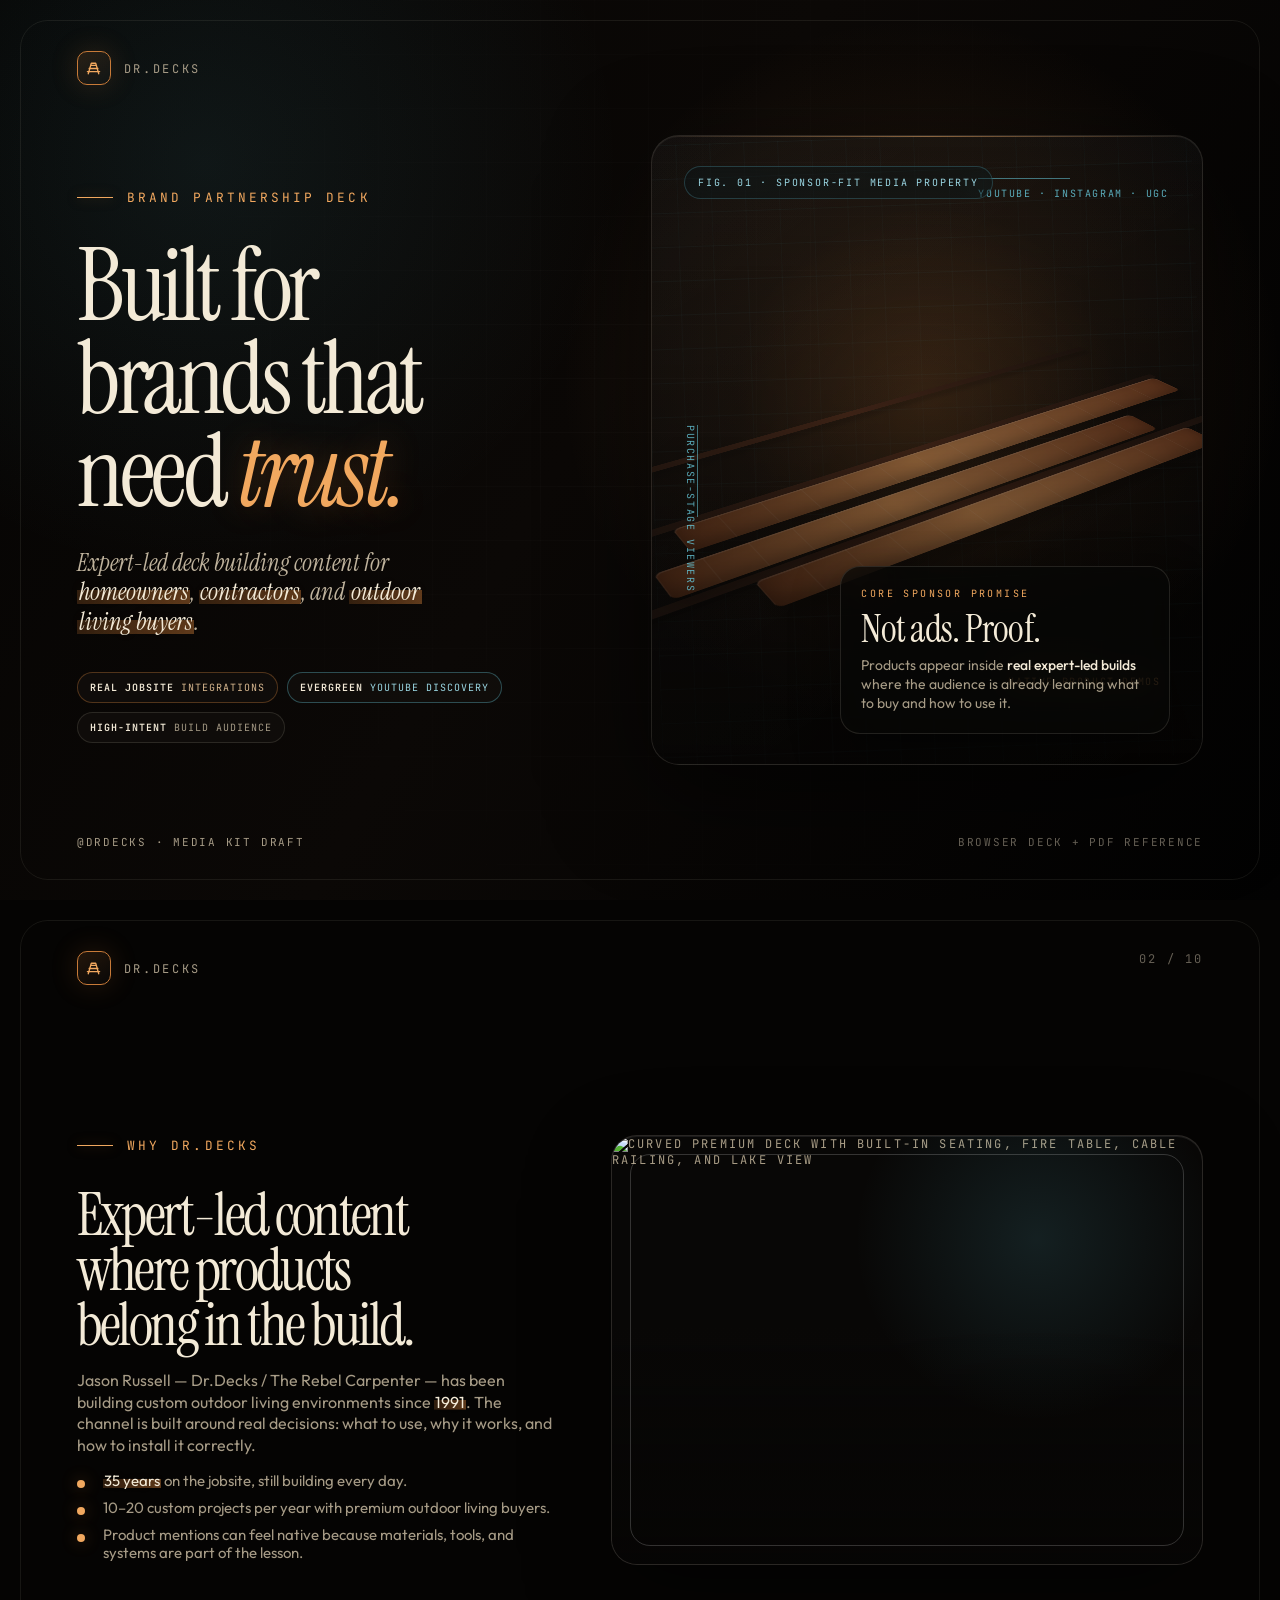
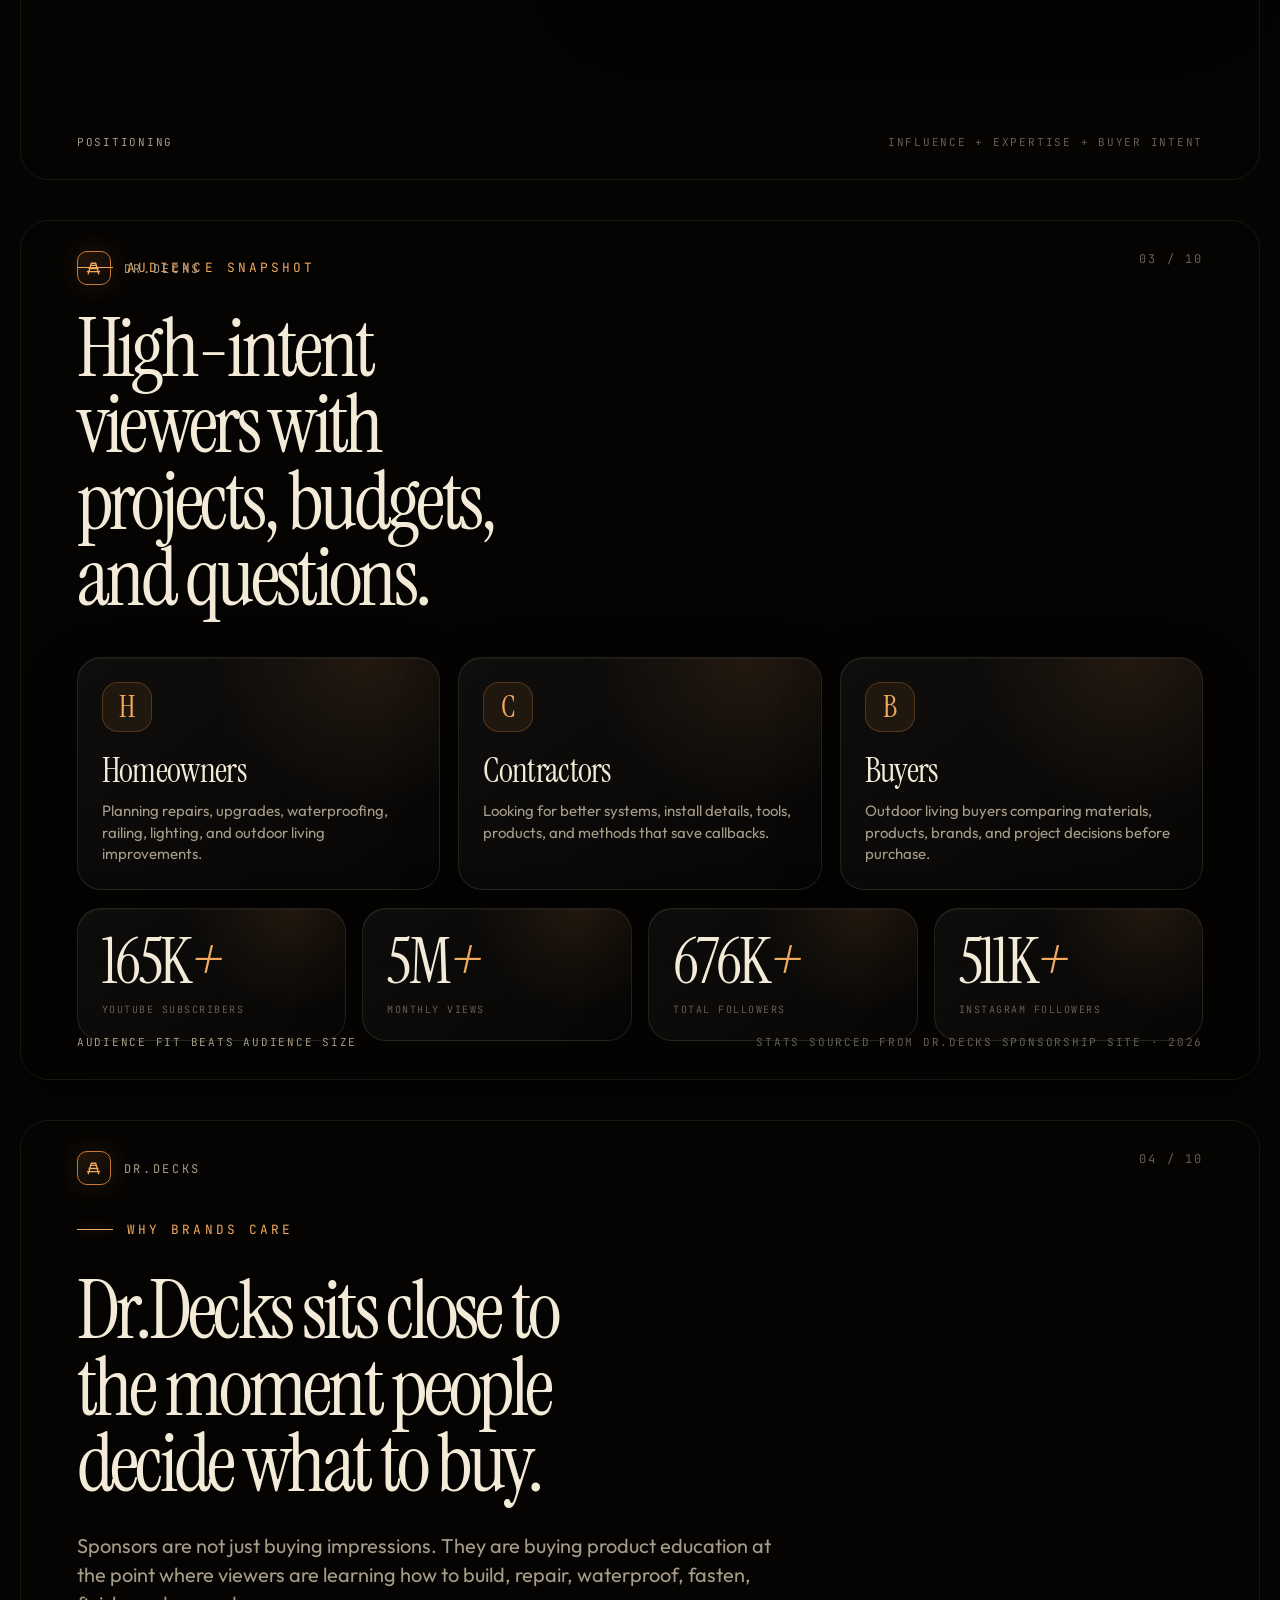
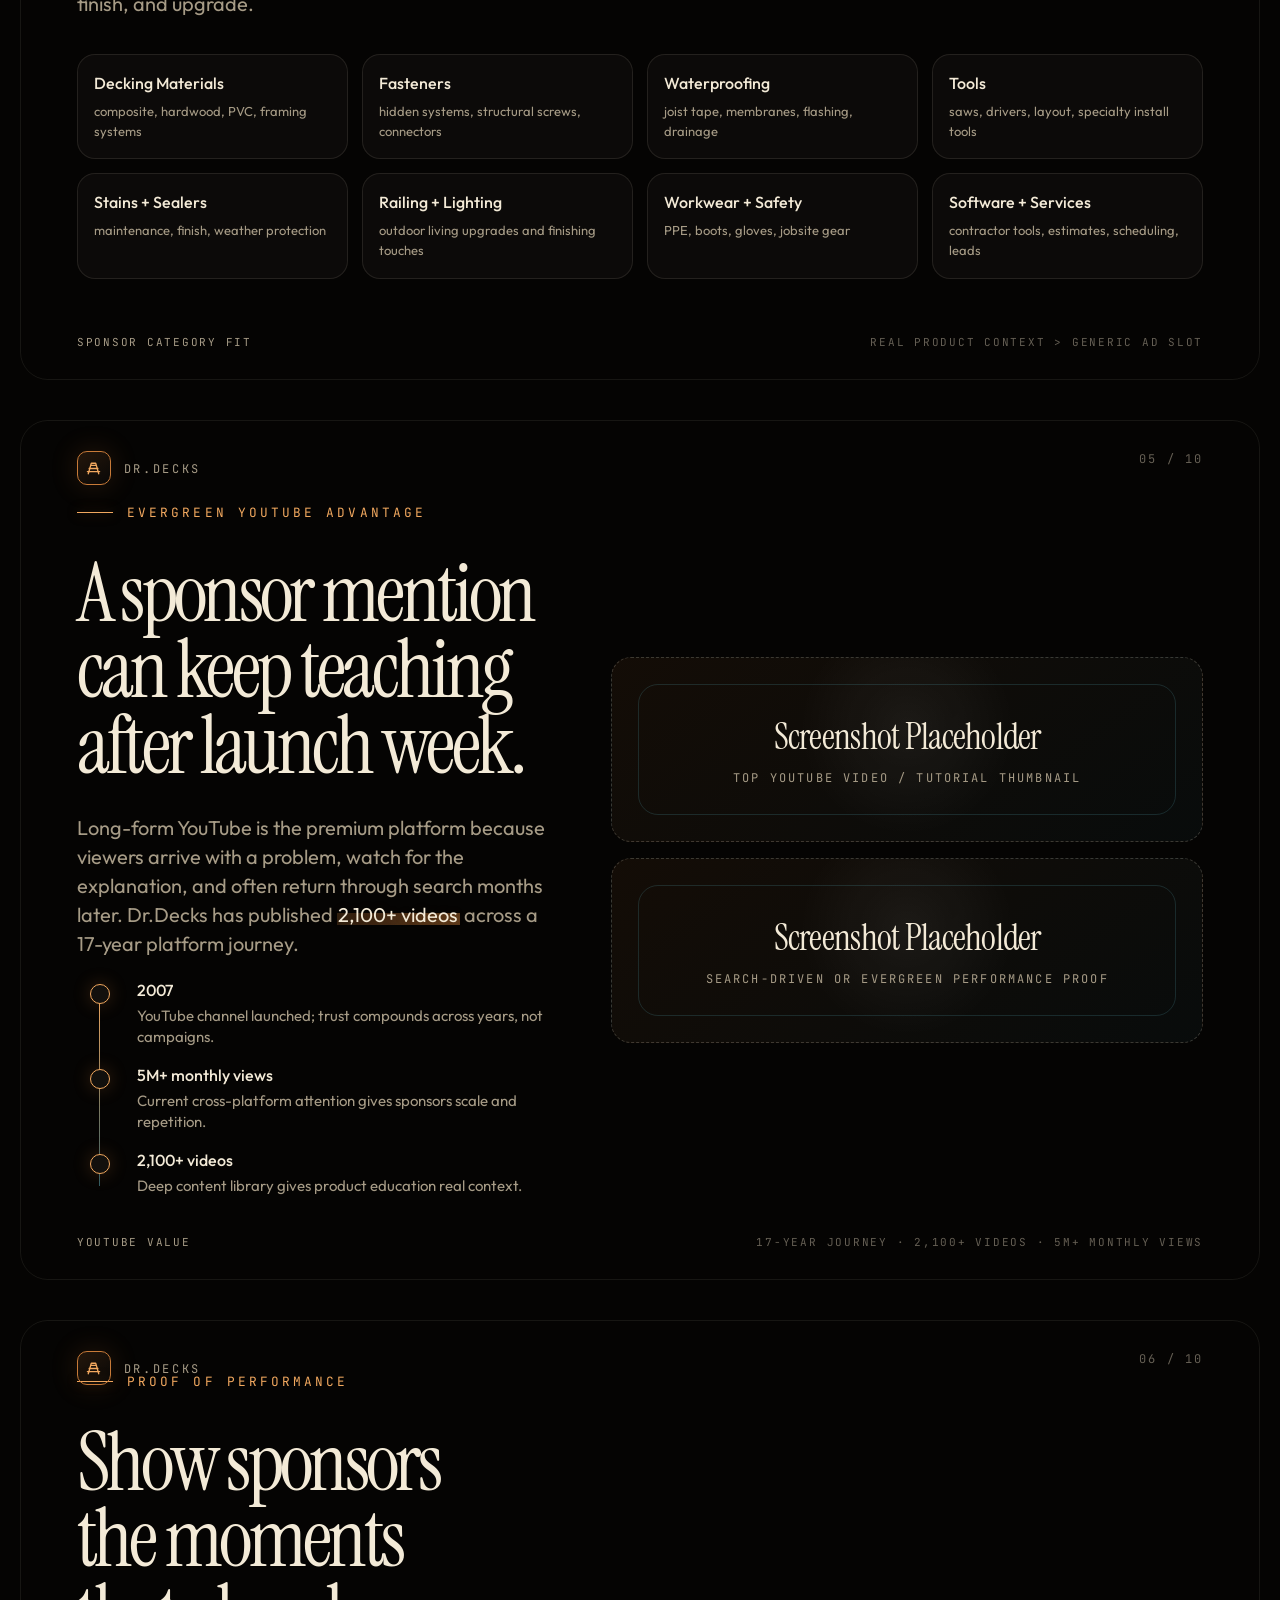
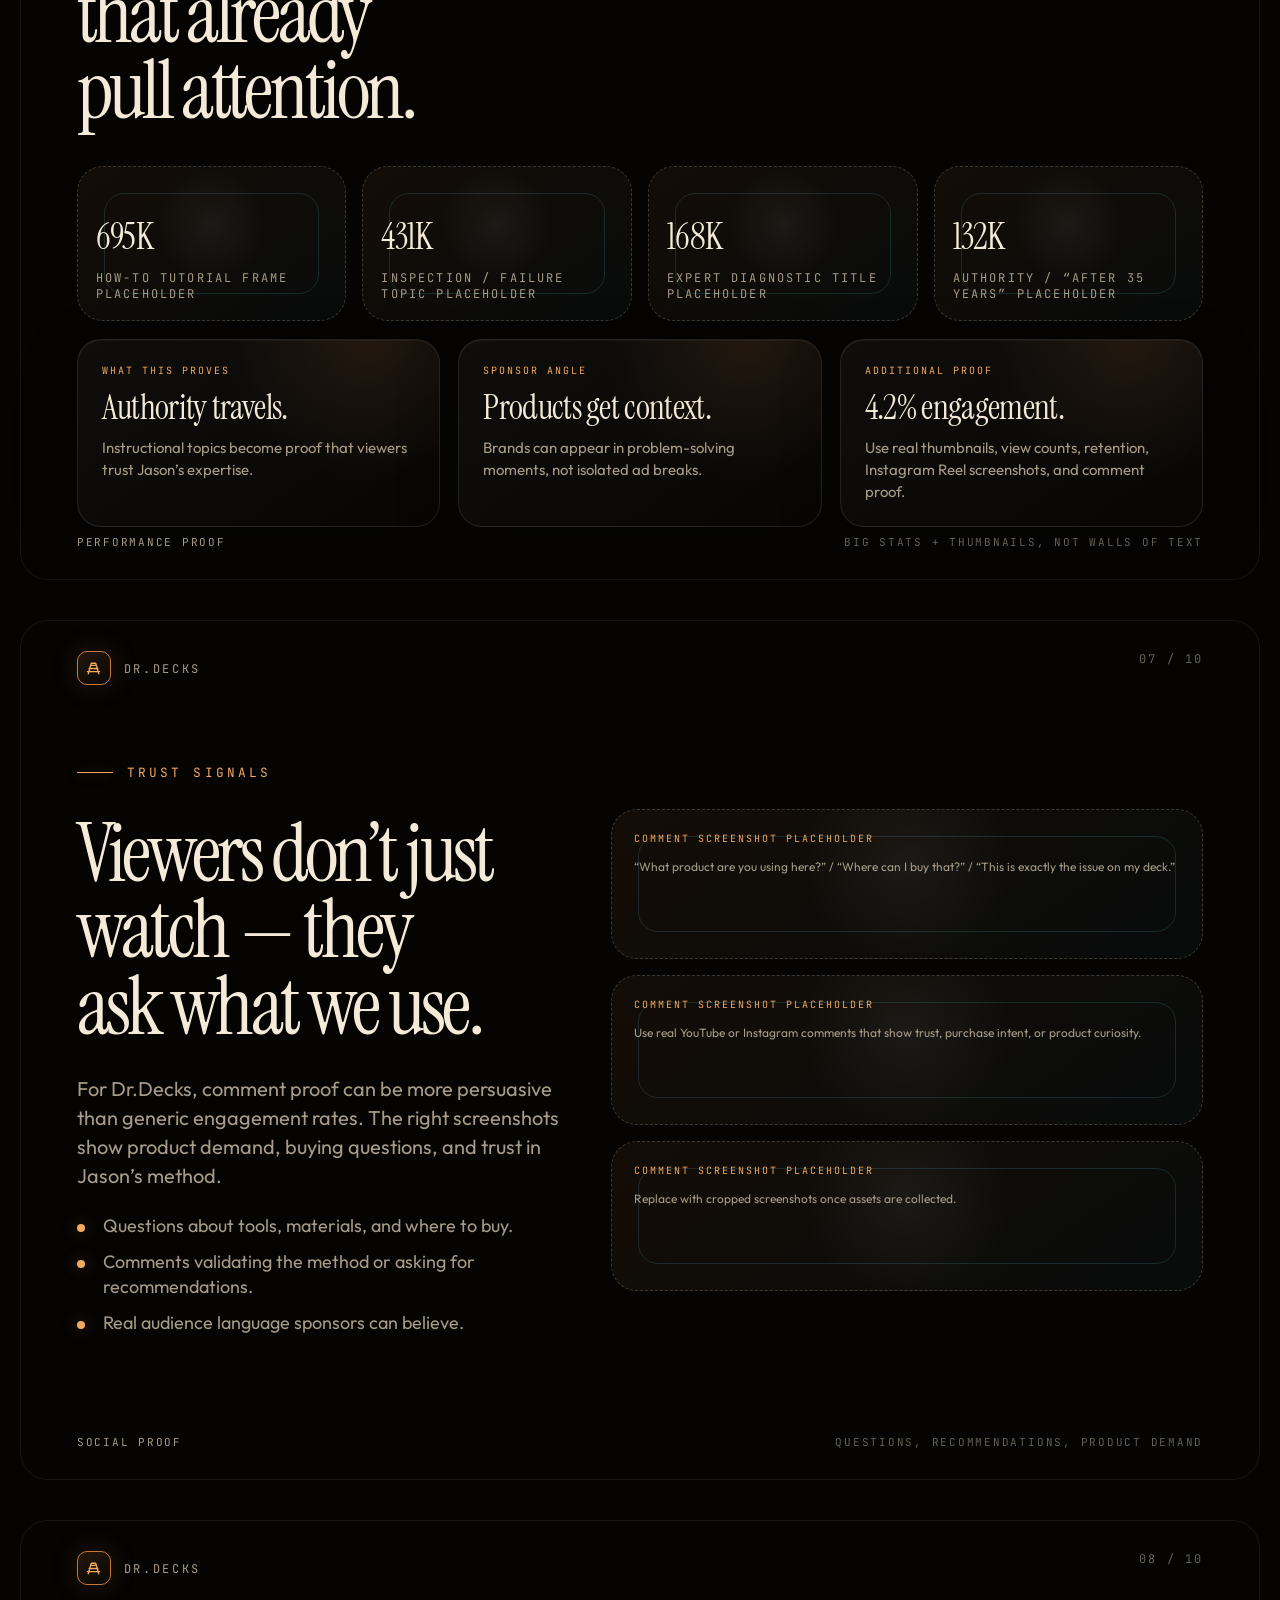
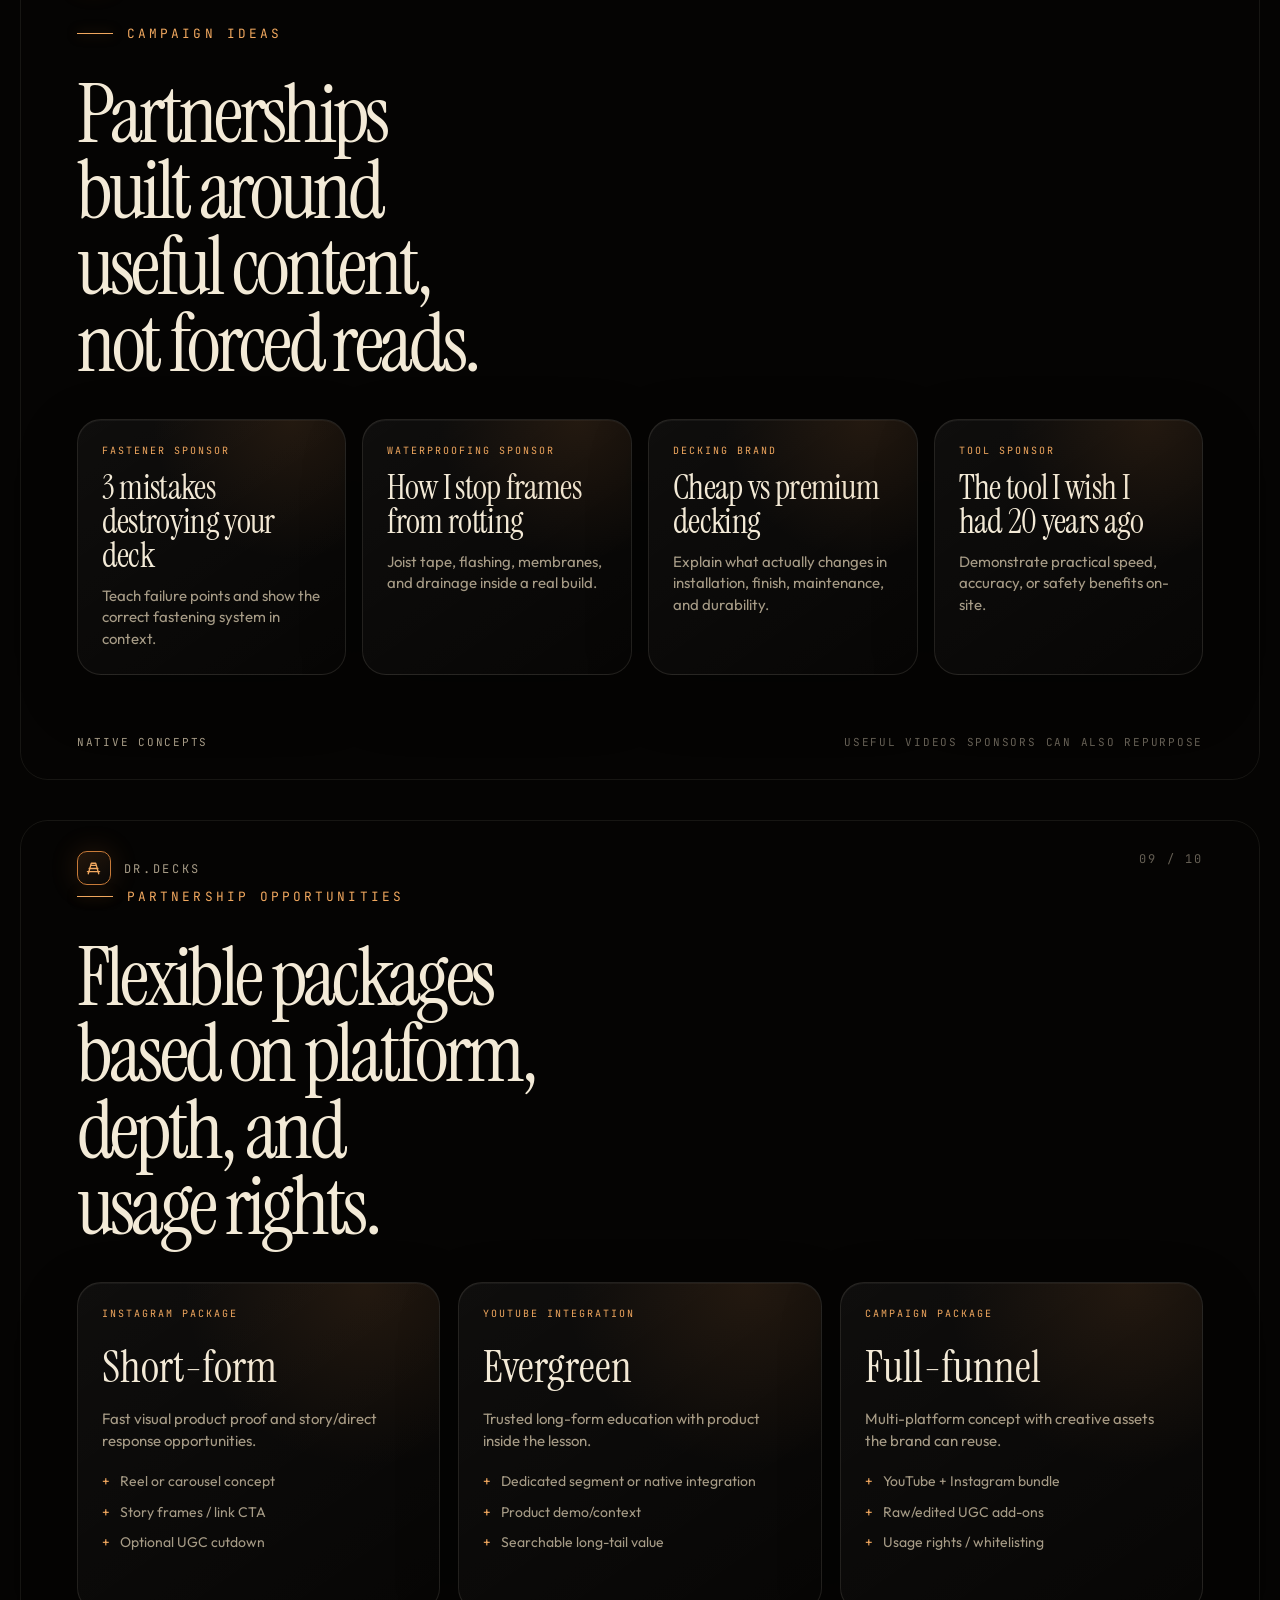
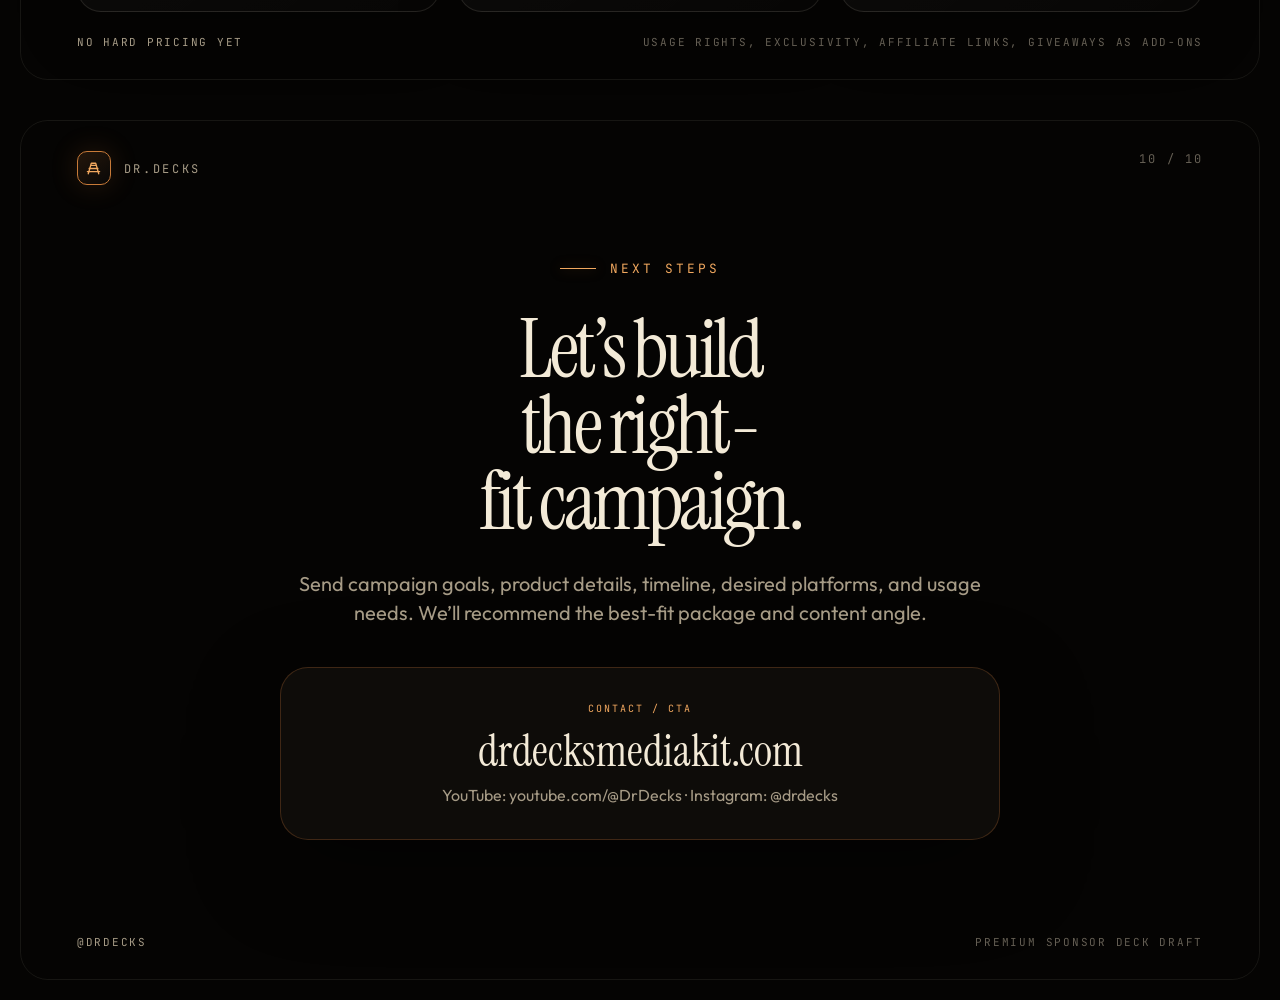
==== drdecks-media-kit/slides.html @ d769e4d7 "Update Dr.Decks media kit preview: drdecks-media-kit/slides.html" ====
<!DOCTYPE html>
<html lang="en">
<head>
<meta charset="UTF-8" />
<meta name="viewport" content="width=device-width, initial-scale=1.0" />
<title>Dr.Decks Brand Partnerships — Premium Sponsor Deck</title>
<link rel="preconnect" href="https://fonts.googleapis.com" crossorigin />
<link rel="stylesheet" href="https://fonts.googleapis.com/css2?family=Instrument+Serif:ital@0;1&family=Outfit:wght@300;400;500;600;700;800&family=JetBrains+Mono:wght@400;500;600&display=swap" />
<style>
:root{
  --bg:#050403; --bg2:#0c0a08; --panel:#12100d; --paper:#f3ead7; --muted:#a69b86; --dim:#655f54;
  --cedar:#c77a38; --cedar2:#f1a85f; --copper:#9f582b; --blueprint:#66c6d8; --green:#91b66f;
  --line:rgba(243,234,215,.13); --line2:rgba(199,122,56,.32);
  --font-display:'Instrument Serif',serif; --font-body:'Outfit',sans-serif; --font-mono:'JetBrains Mono',monospace;
  --ease:cubic-bezier(.16,1,.3,1);
}
*{box-sizing:border-box;margin:0;padding:0}
html{height:100%;background:var(--bg);scroll-snap-type:y mandatory;overflow-y:auto;overflow-x:hidden;scroll-behavior:smooth}
body{min-height:100%;background:var(--bg);color:var(--paper);font-family:var(--font-body);-webkit-font-smoothing:antialiased;overflow-x:hidden}
body:before{content:"";position:fixed;inset:0;background:radial-gradient(circle at 72% 42%,rgba(199,122,56,.18),transparent 34%),radial-gradient(circle at 16% 18%,rgba(102,198,216,.09),transparent 32%),linear-gradient(120deg,#050403 0%,#0b0806 46%,#020202 100%);z-index:0;pointer-events:none}
body:after{content:"";position:fixed;inset:0;background-image:linear-gradient(rgba(255,255,255,.025) 1px,transparent 1px),linear-gradient(90deg,rgba(255,255,255,.018) 1px,transparent 1px);background-size:54px 54px;mask-image:radial-gradient(circle at 55% 45%,#000 0%,transparent 78%);z-index:0;pointer-events:none}
.slide{position:relative;width:100vw;height:100vh;overflow:hidden;padding:clamp(42px,6vw,86px);display:grid;grid-template-columns:minmax(420px,.96fr) minmax(520px,1.04fr);gap:clamp(36px,5vw,82px);align-items:center;z-index:1;scroll-snap-align:start;page-break-after:always;break-after:page}
.slide:before{content:"";position:absolute;inset:20px;border:1px solid rgba(243,234,215,.08);border-radius:28px;pointer-events:none}
.slide.full{display:block}.slide.full .inner{position:relative;z-index:3;height:100%;display:flex;flex-direction:column;justify-content:center}.slide.center{text-align:center;display:flex;align-items:center;justify-content:center}.slide.center .inner{max-width:1100px}
.brand-mark{position:absolute;left:clamp(42px,6vw,86px);top:clamp(30px,4vw,58px);display:flex;align-items:center;gap:13px;font-family:var(--font-mono);font-size:12px;line-height:1;letter-spacing:.22em;text-transform:uppercase;color:var(--muted);z-index:4}.brand-mark span{display:block;line-height:1;transform:translateY(1px)}
.mark{width:34px;height:34px;border:1px solid var(--cedar);border-radius:10px;display:grid;place-items:center;position:relative;background:linear-gradient(145deg,rgba(199,122,56,.16),rgba(255,255,255,.02));box-shadow:0 0 28px rgba(199,122,56,.18);flex:0 0 34px}.mark svg{width:21px;height:21px;color:var(--cedar2);display:block}
.left{position:relative;z-index:3;padding-top:32px}.kicker{font-family:var(--font-mono);font-size:clamp(11px,1vw,13px);letter-spacing:.24em;text-transform:uppercase;color:var(--cedar2);display:flex;align-items:center;gap:14px;margin-bottom:clamp(22px,3vw,34px);opacity:0;animation:rise .8s var(--ease) .1s forwards}.kicker:before{content:"";width:36px;height:1px;background:var(--cedar2);box-shadow:0 0 12px rgba(199,122,56,.5)}
h1,h2{font-family:var(--font-display);font-weight:400;line-height:.93;letter-spacing:-.045em;color:var(--paper);text-wrap:balance}h1{font-size:clamp(62px,7.8vw,114px);max-width:7.8ch;opacity:0;animation:rise 1s var(--ease) .24s forwards}h2{font-size:clamp(56px,6.4vw,94px);max-width:10ch}.wide h2{max-width:13ch}h1 em,h2 em{font-style:italic;color:var(--cedar2);text-shadow:0 0 34px rgba(199,122,56,.32)}
.subtitle,.lead-copy{margin-top:clamp(18px,2.4vw,30px);font-family:var(--font-display);font-style:italic;font-size:clamp(20px,1.85vw,29px);line-height:1.26;color:#bfb39d;max-width:32ch}.lead-copy{font-family:var(--font-body);font-style:normal;font-size:20px;line-height:1.45;color:var(--muted);max-width:54ch}.hl{display:inline;box-decoration-break:clone;-webkit-box-decoration-break:clone;color:var(--paper);background:linear-gradient(90deg,rgba(199,122,56,.22),rgba(199,122,56,.46));background-size:100% 48%;background-position:0 82%;background-repeat:no-repeat;padding:0 .08em;text-shadow:0 0 14px rgba(199,122,56,.10)}
.proof-row{display:grid;grid-template-columns:repeat(2,max-content);gap:9px;margin-top:clamp(24px,3vw,34px);opacity:0;animation:rise .9s var(--ease) .66s forwards}.pill{border:1px solid rgba(243,234,215,.12);background:rgba(18,16,13,.72);border-radius:999px;padding:8px 12px;font-family:var(--font-mono);font-size:10px;letter-spacing:.10em;text-transform:uppercase;color:var(--muted);backdrop-filter:blur(10px);white-space:nowrap}.proof-row .pill:nth-child(3){grid-column:1 / -1;width:max-content}.pill strong{color:var(--paper);font-weight:600}.pill.cedar{border-color:rgba(199,122,56,.36);color:#d7b78f}.pill.blue{border-color:rgba(102,198,216,.35);color:#9bd7e3}
@keyframes rise{from{opacity:0;transform:translateY(28px) scale(.985);filter:blur(5px)}to{opacity:1;transform:translateY(0) scale(1);filter:blur(0)}}
.hero{position:relative;height:min(70vh,680px);min-height:520px;border:1px solid rgba(243,234,215,.10);border-radius:28px;background:linear-gradient(145deg,rgba(255,255,255,.045),rgba(255,255,255,.01));box-shadow:0 30px 100px rgba(0,0,0,.55),inset 0 1px 0 rgba(255,255,255,.06);overflow:hidden;opacity:0;animation:cardIn 1s var(--ease) .38s forwards}.hero:before{content:"";position:absolute;inset:0;background:radial-gradient(circle at 50% 42%,rgba(199,122,56,.18),transparent 42%);z-index:1;pointer-events:none}.hero:after{content:"";position:absolute;inset:0;background:linear-gradient(180deg,rgba(5,4,3,.1),rgba(5,4,3,.68));z-index:2;pointer-events:none}@keyframes cardIn{from{opacity:0;transform:translateX(26px) scale(.97);filter:blur(7px)}to{opacity:1;transform:translateX(0) scale(1);filter:blur(0)}}
.deck-scene{position:absolute;inset:0;z-index:1;perspective:1000px}.deck-plane{position:absolute;left:50%;top:51%;width:620px;height:360px;transform-style:preserve-3d;transform:translate(-50%,-50%) rotateX(62deg) rotateZ(-34deg);animation:sceneDrift 7s ease-in-out infinite}@keyframes sceneDrift{0%,100%{transform:translate(-50%,-50%) rotateX(62deg) rotateZ(-34deg) translateY(0)}50%{transform:translate(-50%,-50%) rotateX(62deg) rotateZ(-34deg) translateY(-10px)}}
.board{position:absolute;height:42px;border-radius:7px;background:linear-gradient(90deg,#6d3a1f,#d28a4a 42%,#7a4224);box-shadow:inset 0 2px 0 rgba(255,255,255,.13),inset 0 -8px 18px rgba(0,0,0,.24),0 16px 22px rgba(0,0,0,.28);overflow:hidden}.board:before{content:"";position:absolute;inset:0;background:repeating-linear-gradient(90deg,rgba(255,255,255,.10) 0 1px,transparent 1px 42px),linear-gradient(120deg,transparent,rgba(255,255,255,.10),transparent);opacity:.72}.board:nth-child(1){left:0;top:0;width:520px}.board:nth-child(2){left:34px;top:56px;width:560px}.board:nth-child(3){left:-20px;top:112px;width:530px}.board:nth-child(4){left:48px;top:168px;width:590px}.board:nth-child(5){left:10px;top:224px;width:535px}.board:nth-child(6){left:74px;top:280px;width:500px}.joist{position:absolute;width:670px;height:11px;border-radius:3px;background:linear-gradient(90deg,#251913,#5a3320,#231711);box-shadow:0 9px 13px rgba(0,0,0,.25)}.joist.j1{left:-40px;top:48px}.joist.j2{left:-28px;top:158px}.joist.j3{left:-42px;top:270px}.blueprint-lines{position:absolute;inset:0;z-index:0;background-image:linear-gradient(rgba(102,198,216,.08) 1px,transparent 1px),linear-gradient(90deg,rgba(102,198,216,.06) 1px,transparent 1px);background-size:34px 34px;transform:rotate(-2deg);opacity:.68}.measure{position:absolute;z-index:3;font-family:var(--font-mono);font-size:10px;letter-spacing:.16em;text-transform:uppercase;color:var(--blueprint);opacity:.85}.measure.m1{right:34px;top:42px}.measure.m2{left:32px;bottom:172px;writing-mode:vertical-rl}.measure.m3{right:42px;bottom:76px;color:var(--cedar2)}.measure:before{content:"";display:block;width:92px;height:1px;background:currentColor;margin-bottom:8px;opacity:.65}.measure.m2:before{width:1px;height:92px;margin:0 0 8px}
.stat-card{position:absolute;z-index:4;right:32px;bottom:30px;width:330px;border:1px solid rgba(243,234,215,.12);border-radius:20px;background:rgba(8,7,6,.72);backdrop-filter:blur(18px);padding:20px;box-shadow:0 18px 48px rgba(0,0,0,.38);animation:statPulse 5s ease-in-out infinite}.stat-card .label{font-family:var(--font-mono);font-size:10px;letter-spacing:.24em;text-transform:uppercase;color:var(--cedar2);margin-bottom:10px}.stat-card .big{font-family:var(--font-display);font-size:38px;line-height:1;color:var(--paper);letter-spacing:-.02em}.stat-card p{margin-top:8px;color:var(--muted);font-size:14px;line-height:1.35}.stat-card b{color:var(--paper);font-weight:500}@keyframes statPulse{0%,100%{box-shadow:0 18px 48px rgba(0,0,0,.38),0 0 0 rgba(199,122,56,0)}50%{box-shadow:0 18px 48px rgba(0,0,0,.38),0 0 38px rgba(199,122,56,.14)}}
.top-label{position:absolute;z-index:4;left:32px;top:30px;border:1px solid rgba(102,198,216,.24);border-radius:999px;padding:9px 13px;font-family:var(--font-mono);font-size:10px;letter-spacing:.18em;text-transform:uppercase;color:#9bd7e3;background:rgba(9,20,23,.42);backdrop-filter:blur(12px)}
.footer{position:absolute;left:clamp(42px,6vw,86px);right:clamp(42px,6vw,86px);bottom:clamp(28px,4vw,56px);display:flex;justify-content:space-between;align-items:flex-end;z-index:5;font-family:var(--font-mono);font-size:11px;letter-spacing:.16em;text-transform:uppercase;color:var(--dim)}.footer span:first-child{color:var(--muted)}.footer b{color:var(--cedar2);font-weight:600}.scan{position:absolute;z-index:5;left:0;right:0;top:0;height:1px;background:linear-gradient(90deg,transparent,var(--cedar2),transparent);animation:scan 3.6s linear infinite;opacity:.5}@keyframes scan{0%{transform:translateX(-100%)}100%{transform:translateX(100%)}}
/* deck components */
.slide-no{position:absolute;right:clamp(42px,6vw,86px);top:clamp(34px,4vw,58px);z-index:4;font-family:var(--font-mono);font-size:12px;letter-spacing:.18em;color:var(--dim)}
.grid-2{display:grid;grid-template-columns:.9fr 1.1fr;gap:50px;align-items:center}.slide.full .inner.grid-2{display:grid;grid-template-columns:.9fr 1.1fr;gap:50px;align-items:center}.grid-3{display:grid;grid-template-columns:repeat(3,1fr);gap:18px}.grid-4{display:grid;grid-template-columns:repeat(4,1fr);gap:16px}.stack{display:grid;gap:16px}.card{border:1px solid rgba(243,234,215,.11);border-radius:24px;background:linear-gradient(145deg,rgba(255,255,255,.045),rgba(255,255,255,.012));box-shadow:0 20px 60px rgba(0,0,0,.30),inset 0 1px 0 rgba(255,255,255,.045);padding:24px;position:relative;overflow:hidden}.card:before{content:"";position:absolute;inset:0;background:radial-gradient(circle at 80% 0%,rgba(199,122,56,.12),transparent 42%);pointer-events:none}.eyebrow{font-family:var(--font-mono);font-size:10px;letter-spacing:.20em;text-transform:uppercase;color:var(--cedar2);margin-bottom:14px}.card h3{font-family:var(--font-display);font-weight:400;font-size:34px;line-height:1;color:var(--paper);letter-spacing:-.02em}.card p,.card li{font-size:15px;line-height:1.45;color:var(--muted)}.card p{margin-top:12px}.big-num{font-family:var(--font-display);font-size:64px;line-height:.9;color:var(--paper);letter-spacing:-.04em}.big-num span{color:var(--cedar2);font-style:italic}.fine{font-family:var(--font-mono);font-size:10px;letter-spacing:.15em;text-transform:uppercase;color:var(--dim);margin-top:12px}.bullets{list-style:none;display:grid;gap:12px;margin-top:24px}.bullets li{padding-left:26px;position:relative;color:var(--muted);font-size:18px;line-height:1.36}.bullets li:before{content:"";position:absolute;left:0;top:.55em;width:8px;height:8px;border-radius:50%;background:var(--cedar2);box-shadow:0 0 16px rgba(199,122,56,.45)}
.photo-ph{min-height:420px;border:1px dashed rgba(243,234,215,.20);border-radius:26px;background:linear-gradient(145deg,rgba(199,122,56,.08),rgba(102,198,216,.045)),radial-gradient(circle at 50% 38%,rgba(255,255,255,.06),transparent 34%);display:flex;align-items:center;justify-content:center;text-align:center;color:var(--muted);font-family:var(--font-mono);font-size:12px;letter-spacing:.18em;text-transform:uppercase;position:relative;overflow:hidden}.photo-ph:before{content:"";position:absolute;inset:26px;border:1px solid rgba(102,198,216,.16);border-radius:20px}.photo-ph b{display:block;color:var(--paper);font-family:var(--font-display);font-size:36px;font-weight:400;letter-spacing:-.02em;text-transform:none;margin-bottom:10px}section[data-title="Why Dr.Decks"] h2{font-size:clamp(42px,4.6vw,66px)}section[data-title="Why Dr.Decks"] .lead-copy{font-size:16px;line-height:1.34;margin-top:18px}section[data-title="Why Dr.Decks"] .bullets{gap:8px;margin-top:16px}section[data-title="Why Dr.Decks"] .bullets li{font-size:15px;line-height:1.25}.photo-real{min-height:360px;height:48vh;max-height:430px;border-style:solid;border-color:rgba(243,234,215,.14);box-shadow:0 26px 86px rgba(0,0,0,.42),inset 0 1px 0 rgba(255,255,255,.08);background:#080706;align-items:stretch;justify-content:stretch;text-align:left;animation:cardIn 1s var(--ease) .34s forwards}.photo-real:before{inset:18px;border-color:rgba(255,255,255,.18);z-index:2}.photo-real:after{content:"";position:absolute;inset:0;background:linear-gradient(180deg,rgba(5,4,3,0) 44%,rgba(5,4,3,.72) 100%),radial-gradient(circle at 72% 24%,rgba(102,198,216,.13),transparent 34%);z-index:1;pointer-events:none}.photo-real img{position:absolute;inset:0;width:100%;height:100%;object-fit:cover;object-position:center;filter:saturate(1.04) contrast(1.04)}.photo-caption{position:absolute;left:28px;right:28px;bottom:24px;z-index:3;display:flex;justify-content:space-between;gap:18px;align-items:flex-end;color:var(--paper);text-transform:none;letter-spacing:0;font-family:var(--font-body)}.photo-caption b{font-size:30px;margin:0;text-shadow:0 8px 28px rgba(0,0,0,.55)}.photo-caption span{font-family:var(--font-mono);font-size:10px;letter-spacing:.18em;text-transform:uppercase;color:#d9ccb6;text-align:right;max-width:180px}.photo-ph.small{min-height:185px;border-radius:20px}.photo-ph.thumbnail{min-height:155px;align-items:flex-end;justify-content:flex-start;text-align:left;padding:18px}.photo-ph.comment{min-height:150px;display:block;text-align:left;padding:22px;text-transform:none;letter-spacing:0;font-family:var(--font-body)}
.audience-card{min-height:230px}.aud-icon{width:50px;height:50px;border-radius:16px;border:1px solid var(--line2);display:grid;place-items:center;margin-bottom:22px;background:rgba(199,122,56,.10);font-family:var(--font-display);font-size:30px;color:var(--cedar2)}
.category-grid{display:grid;grid-template-columns:repeat(4,1fr);gap:14px;margin-top:36px}.cat{border:1px solid rgba(243,234,215,.10);border-radius:18px;padding:18px 16px;min-height:104px;background:rgba(18,16,13,.62)}.cat b{display:block;font-size:16px;color:var(--paper);font-weight:500;margin-bottom:7px}.cat span{font-size:13px;color:var(--muted);line-height:1.32}
.timeline{position:relative;display:grid;gap:18px;margin-top:22px}.timeline:before{content:"";position:absolute;left:22px;top:10px;bottom:10px;width:1px;background:linear-gradient(var(--cedar2),rgba(102,198,216,.45))}.step{position:relative;padding-left:60px}.step:before{content:"";position:absolute;left:13px;top:4px;width:18px;height:18px;border-radius:50%;background:var(--panel);border:1px solid var(--cedar2);box-shadow:0 0 18px rgba(199,122,56,.28)}.step b{display:block;color:var(--paper);font-weight:500;margin-bottom:5px}.step span{color:var(--muted);font-size:15px;line-height:1.4}
.package{min-height:330px}.package .price{font-family:var(--font-display);font-size:44px;color:var(--paper);margin:18px 0 12px}.package ul{list-style:none;display:grid;gap:10px;margin-top:20px}.package li{font-size:14px;color:var(--muted);padding-left:18px;position:relative}.package li:before{content:"+";position:absolute;left:0;color:var(--cedar2)}
.contact-card{max-width:720px;margin:40px auto 0;padding:34px;border:1px solid rgba(199,122,56,.26);border-radius:28px;background:rgba(18,16,13,.72);box-shadow:0 28px 90px rgba(0,0,0,.4)}.contact-card .big{font-family:var(--font-display);font-size:44px;line-height:1;color:var(--paper)}
@media(max-width:980px){.slide{grid-template-columns:1fr;padding:34px}.hero{min-height:430px;height:48vh}h1{font-size:72px}.footer{left:34px;right:34px}.brand-mark{left:34px}.slide:before{inset:12px}.grid-2,.grid-3,.grid-4,.category-grid{grid-template-columns:1fr}.slide{height:auto;min-height:100vh}.photo-ph{min-height:280px}}
@media print{@page{size:16in 9in;margin:0}html,body{overflow:visible!important}.slide{width:16in;height:9in;page-break-after:always;break-after:page}.slide:last-child{page-break-after:auto}}
</style>
</head>
<body>

<section class="slide" data-title="Cover">
  <div class="brand-mark"><div class="mark" aria-hidden="true"><svg viewBox="0 0 48 48" fill="none" stroke="currentColor" stroke-width="3" stroke-linecap="round" stroke-linejoin="round"><path d="M10 31h28"/><path d="M14 24h20"/><path d="M18 17h12"/><path d="M12 36l7-24h10l7 24"/></svg></div><span>Dr.Decks</span></div>
  <div class="left"><div class="kicker">Brand Partnership Deck</div><h1>Built for brands that need <em>trust.</em></h1><p class="subtitle">Expert-led deck building content for <span class="hl">homeowners</span>, <span class="hl">contractors</span>, and <span class="hl">outdoor living buyers</span>.</p><div class="proof-row"><div class="pill cedar"><strong>Real jobsite</strong> integrations</div><div class="pill blue"><strong>Evergreen</strong> YouTube discovery</div><div class="pill"><strong>High-intent</strong> build audience</div></div></div>
  <div class="hero" aria-label="Premium deck construction visual"><div class="scan"></div><div class="blueprint-lines"></div><div class="top-label">Fig. 01 · Sponsor-fit media property</div><div class="deck-scene"><div class="deck-plane"><div class="joist j1"></div><div class="joist j2"></div><div class="joist j3"></div><div class="board"></div><div class="board"></div><div class="board"></div><div class="board"></div><div class="board"></div><div class="board"></div></div></div><div class="measure m1">YouTube · Instagram · UGC</div><div class="measure m2">Purchase-stage viewers</div><div class="measure m3">Native product demos</div><div class="stat-card"><div class="label">Core sponsor promise</div><div class="big">Not ads. Proof.</div><p>Products appear inside <b>real expert-led builds</b> where the audience is already learning what to buy and how to use it.</p></div></div>
  <div class="footer"><span>@drdecks · media kit draft</span><span>Browser deck + PDF reference</span></div>
</section>

<section class="slide full wide" data-title="Why Dr.Decks">
  <div class="brand-mark"><div class="mark"><svg viewBox="0 0 48 48" fill="none" stroke="currentColor" stroke-width="3" stroke-linecap="round" stroke-linejoin="round"><path d="M10 31h28"/><path d="M14 24h20"/><path d="M18 17h12"/><path d="M12 36l7-24h10l7 24"/></svg></div><span>Dr.Decks</span></div><div class="slide-no">02 / 10</div>
  <div class="inner grid-2"><div><div class="kicker">Why Dr.Decks</div><h2>Expert-led content where products belong in the build.</h2><p class="lead-copy">Jason Russell — Dr.Decks / The Rebel Carpenter — has been building custom outdoor living environments since <span class="hl">1991</span>. The channel is built around real decisions: what to use, why it works, and how to install it correctly.</p><ul class="bullets"><li><span class="hl">35 years</span> on the jobsite, still building every day.</li><li>10–20 custom projects per year with premium outdoor living buyers.</li><li>Product mentions can feel native because materials, tools, and systems are part of the lesson.</li></ul></div><figure class="photo-ph photo-real"><img src="slide2-deck-photo.jpg" alt="Curved premium deck with built-in seating, fire table, cable railing, and lake view" /></figure></div>
  <div class="footer"><span>Positioning</span><span>Influence + expertise + buyer intent</span></div>
</section>

<section class="slide full wide" data-title="Audience Snapshot">
  <div class="brand-mark"><div class="mark"><svg viewBox="0 0 48 48" fill="none" stroke="currentColor" stroke-width="3" stroke-linecap="round" stroke-linejoin="round"><path d="M10 31h28"/><path d="M14 24h20"/><path d="M18 17h12"/><path d="M12 36l7-24h10l7 24"/></svg></div><span>Dr.Decks</span></div><div class="slide-no">03 / 10</div>
  <div class="inner"><div class="kicker">Audience Snapshot</div><h2>High-intent viewers with projects, budgets, and questions.</h2><div class="grid-3" style="margin-top:42px"><div class="card audience-card"><div class="aud-icon">H</div><h3>Homeowners</h3><p>Planning repairs, upgrades, waterproofing, railing, lighting, and outdoor living improvements.</p></div><div class="card audience-card"><div class="aud-icon">C</div><h3>Contractors</h3><p>Looking for better systems, install details, tools, products, and methods that save callbacks.</p></div><div class="card audience-card"><div class="aud-icon">B</div><h3>Buyers</h3><p>Outdoor living buyers comparing materials, products, brands, and project decisions before purchase.</p></div></div><div class="grid-4" style="margin-top:18px"><div class="card"><div class="big-num">165K<span>+</span></div><div class="fine">YouTube subscribers</div></div><div class="card"><div class="big-num">5M<span>+</span></div><div class="fine">Monthly views</div></div><div class="card"><div class="big-num">676K<span>+</span></div><div class="fine">Total followers</div></div><div class="card"><div class="big-num">511K<span>+</span></div><div class="fine">Instagram followers</div></div></div></div>
  <div class="footer"><span>Audience fit beats audience size</span><span>Stats sourced from Dr.Decks sponsorship site · 2026</span></div>
</section>

<section class="slide full wide" data-title="Why Brands Care">
  <div class="brand-mark"><div class="mark"><svg viewBox="0 0 48 48" fill="none" stroke="currentColor" stroke-width="3" stroke-linecap="round" stroke-linejoin="round"><path d="M10 31h28"/><path d="M14 24h20"/><path d="M18 17h12"/><path d="M12 36l7-24h10l7 24"/></svg></div><span>Dr.Decks</span></div><div class="slide-no">04 / 10</div>
  <div class="inner"><div class="kicker">Why Brands Care</div><h2>Dr.Decks sits close to the moment people decide what to buy.</h2><p class="lead-copy">Sponsors are not just buying impressions. They are buying product education at the point where viewers are learning how to build, repair, waterproof, fasten, finish, and upgrade.</p><div class="category-grid"><div class="cat"><b>Decking Materials</b><span>composite, hardwood, PVC, framing systems</span></div><div class="cat"><b>Fasteners</b><span>hidden systems, structural screws, connectors</span></div><div class="cat"><b>Waterproofing</b><span>joist tape, membranes, flashing, drainage</span></div><div class="cat"><b>Tools</b><span>saws, drivers, layout, specialty install tools</span></div><div class="cat"><b>Stains + Sealers</b><span>maintenance, finish, weather protection</span></div><div class="cat"><b>Railing + Lighting</b><span>outdoor living upgrades and finishing touches</span></div><div class="cat"><b>Workwear + Safety</b><span>PPE, boots, gloves, jobsite gear</span></div><div class="cat"><b>Software + Services</b><span>contractor tools, estimates, scheduling, leads</span></div></div></div>
  <div class="footer"><span>Sponsor category fit</span><span>Real product context > generic ad slot</span></div>
</section>

<section class="slide full wide" data-title="Evergreen YouTube Advantage">
  <div class="brand-mark"><div class="mark"><svg viewBox="0 0 48 48" fill="none" stroke="currentColor" stroke-width="3" stroke-linecap="round" stroke-linejoin="round"><path d="M10 31h28"/><path d="M14 24h20"/><path d="M18 17h12"/><path d="M12 36l7-24h10l7 24"/></svg></div><span>Dr.Decks</span></div><div class="slide-no">05 / 10</div>
  <div class="inner grid-2"><div><div class="kicker">Evergreen YouTube Advantage</div><h2>A sponsor mention can keep teaching after launch week.</h2><p class="lead-copy">Long-form YouTube is the premium platform because viewers arrive with a problem, watch for the explanation, and often return through search months later. Dr.Decks has published <span class="hl">2,100+ videos</span> across a 17-year platform journey.</p><div class="timeline"><div class="step"><b>2007</b><span>YouTube channel launched; trust compounds across years, not campaigns.</span></div><div class="step"><b>5M+ monthly views</b><span>Current cross-platform attention gives sponsors scale and repetition.</span></div><div class="step"><b>2,100+ videos</b><span>Deep content library gives product education real context.</span></div></div></div><div class="stack"><div class="photo-ph small"><div><b>Screenshot Placeholder</b>Top YouTube video / tutorial thumbnail</div></div><div class="photo-ph small"><div><b>Screenshot Placeholder</b>Search-driven or evergreen performance proof</div></div></div></div>
  <div class="footer"><span>YouTube value</span><span>17-year journey · 2,100+ videos · 5M+ monthly views</span></div>
</section>

<section class="slide full wide" data-title="Proof of Performance">
  <div class="brand-mark"><div class="mark"><svg viewBox="0 0 48 48" fill="none" stroke="currentColor" stroke-width="3" stroke-linecap="round" stroke-linejoin="round"><path d="M10 31h28"/><path d="M14 24h20"/><path d="M18 17h12"/><path d="M12 36l7-24h10l7 24"/></svg></div><span>Dr.Decks</span></div><div class="slide-no">06 / 10</div>
  <div class="inner"><div class="kicker">Proof of Performance</div><h2>Show sponsors the moments that already pull attention.</h2><div class="grid-4" style="margin-top:38px"><div class="photo-ph thumbnail"><div><b>695K</b>How-to tutorial frame placeholder</div></div><div class="photo-ph thumbnail"><div><b>431K</b>Inspection / failure topic placeholder</div></div><div class="photo-ph thumbnail"><div><b>168K</b>Expert diagnostic title placeholder</div></div><div class="photo-ph thumbnail"><div><b>132K</b>Authority / “after 35 years” placeholder</div></div></div><div class="grid-3" style="margin-top:18px"><div class="card"><div class="eyebrow">What this proves</div><h3>Authority travels.</h3><p>Instructional topics become proof that viewers trust Jason’s expertise.</p></div><div class="card"><div class="eyebrow">Sponsor angle</div><h3>Products get context.</h3><p>Brands can appear in problem-solving moments, not isolated ad breaks.</p></div><div class="card"><div class="eyebrow">Additional proof</div><h3>4.2% engagement.</h3><p>Use real thumbnails, view counts, retention, Instagram Reel screenshots, and comment proof.</p></div></div></div>
  <div class="footer"><span>Performance proof</span><span>Big stats + thumbnails, not walls of text</span></div>
</section>

<section class="slide full wide" data-title="Trust Signals">
  <div class="brand-mark"><div class="mark"><svg viewBox="0 0 48 48" fill="none" stroke="currentColor" stroke-width="3" stroke-linecap="round" stroke-linejoin="round"><path d="M10 31h28"/><path d="M14 24h20"/><path d="M18 17h12"/><path d="M12 36l7-24h10l7 24"/></svg></div><span>Dr.Decks</span></div><div class="slide-no">07 / 10</div>
  <div class="inner grid-2"><div><div class="kicker">Trust Signals</div><h2>Viewers don’t just watch — they ask what we use.</h2><p class="lead-copy">For Dr.Decks, comment proof can be more persuasive than generic engagement rates. The right screenshots show product demand, buying questions, and trust in Jason’s method.</p><ul class="bullets"><li>Questions about tools, materials, and where to buy.</li><li>Comments validating the method or asking for recommendations.</li><li>Real audience language sponsors can believe.</li></ul></div><div class="stack"><div class="photo-ph comment"><div class="eyebrow">Comment Screenshot Placeholder</div><p>“What product are you using here?” / “Where can I buy that?” / “This is exactly the issue on my deck.”</p></div><div class="photo-ph comment"><div class="eyebrow">Comment Screenshot Placeholder</div><p>Use real YouTube or Instagram comments that show trust, purchase intent, or product curiosity.</p></div><div class="photo-ph comment"><div class="eyebrow">Comment Screenshot Placeholder</div><p>Replace with cropped screenshots once assets are collected.</p></div></div></div>
  <div class="footer"><span>Social proof</span><span>Questions, recommendations, product demand</span></div>
</section>

<section class="slide full wide" data-title="Campaign Ideas">
  <div class="brand-mark"><div class="mark"><svg viewBox="0 0 48 48" fill="none" stroke="currentColor" stroke-width="3" stroke-linecap="round" stroke-linejoin="round"><path d="M10 31h28"/><path d="M14 24h20"/><path d="M18 17h12"/><path d="M12 36l7-24h10l7 24"/></svg></div><span>Dr.Decks</span></div><div class="slide-no">08 / 10</div>
  <div class="inner"><div class="kicker">Campaign Ideas</div><h2>Partnerships built around useful content, not forced reads.</h2><div class="grid-4" style="margin-top:38px"><div class="card"><div class="eyebrow">Fastener Sponsor</div><h3>3 mistakes destroying your deck</h3><p>Teach failure points and show the correct fastening system in context.</p></div><div class="card"><div class="eyebrow">Waterproofing Sponsor</div><h3>How I stop frames from rotting</h3><p>Joist tape, flashing, membranes, and drainage inside a real build.</p></div><div class="card"><div class="eyebrow">Decking Brand</div><h3>Cheap vs premium decking</h3><p>Explain what actually changes in installation, finish, maintenance, and durability.</p></div><div class="card"><div class="eyebrow">Tool Sponsor</div><h3>The tool I wish I had 20 years ago</h3><p>Demonstrate practical speed, accuracy, or safety benefits on-site.</p></div></div></div>
  <div class="footer"><span>Native concepts</span><span>Useful videos sponsors can also repurpose</span></div>
</section>

<section class="slide full wide" data-title="Packages">
  <div class="brand-mark"><div class="mark"><svg viewBox="0 0 48 48" fill="none" stroke="currentColor" stroke-width="3" stroke-linecap="round" stroke-linejoin="round"><path d="M10 31h28"/><path d="M14 24h20"/><path d="M18 17h12"/><path d="M12 36l7-24h10l7 24"/></svg></div><span>Dr.Decks</span></div><div class="slide-no">09 / 10</div>
  <div class="inner"><div class="kicker">Partnership Opportunities</div><h2>Flexible packages based on platform, depth, and usage rights.</h2><div class="grid-3" style="margin-top:38px"><div class="card package"><div class="eyebrow">Instagram Package</div><div class="price">Short-form</div><p>Fast visual product proof and story/direct response opportunities.</p><ul><li>Reel or carousel concept</li><li>Story frames / link CTA</li><li>Optional UGC cutdown</li></ul></div><div class="card package"><div class="eyebrow">YouTube Integration</div><div class="price">Evergreen</div><p>Trusted long-form education with product inside the lesson.</p><ul><li>Dedicated segment or native integration</li><li>Product demo/context</li><li>Searchable long-tail value</li></ul></div><div class="card package"><div class="eyebrow">Campaign Package</div><div class="price">Full-funnel</div><p>Multi-platform concept with creative assets the brand can reuse.</p><ul><li>YouTube + Instagram bundle</li><li>Raw/edited UGC add-ons</li><li>Usage rights / whitelisting</li></ul></div></div></div>
  <div class="footer"><span>No hard pricing yet</span><span>Usage rights, exclusivity, affiliate links, giveaways as add-ons</span></div>
</section>

<section class="slide center" data-title="Next Steps">
  <div class="brand-mark"><div class="mark"><svg viewBox="0 0 48 48" fill="none" stroke="currentColor" stroke-width="3" stroke-linecap="round" stroke-linejoin="round"><path d="M10 31h28"/><path d="M14 24h20"/><path d="M18 17h12"/><path d="M12 36l7-24h10l7 24"/></svg></div><span>Dr.Decks</span></div><div class="slide-no">10 / 10</div>
  <div class="inner"><div class="kicker" style="justify-content:center">Next Steps</div><h2 style="margin:auto;max-width:12ch">Let’s build the right-fit campaign.</h2><p class="lead-copy" style="margin-left:auto;margin-right:auto;max-width:720px">Send campaign goals, product details, timeline, desired platforms, and usage needs. We’ll recommend the best-fit package and content angle.</p><div class="contact-card"><div class="eyebrow">Contact / CTA</div><div class="big">drdecksmediakit.com</div><p style="margin-top:12px;color:var(--muted)">YouTube: youtube.com/@DrDecks · Instagram: @drdecks</p></div></div>
  <div class="footer"><span>@drdecks</span><span>Premium sponsor deck draft</span></div>
</section>

</body>
</html>
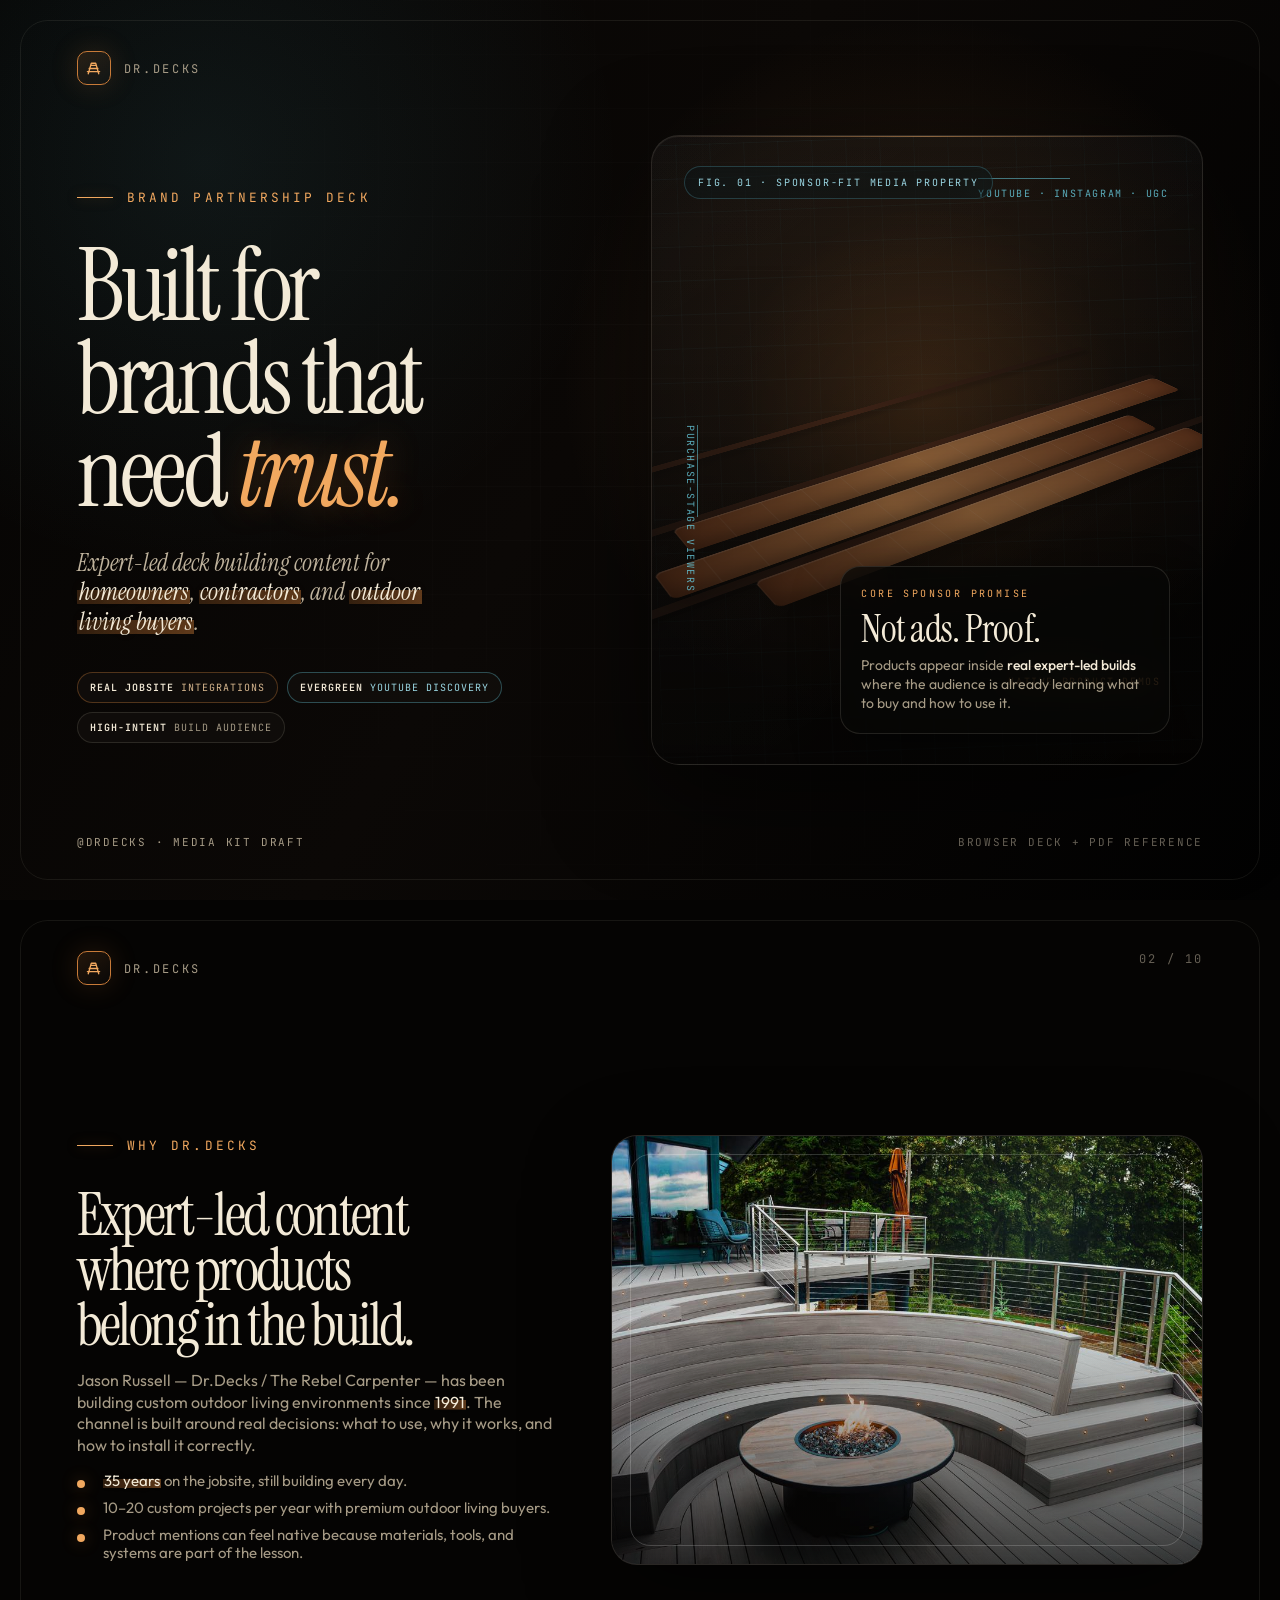
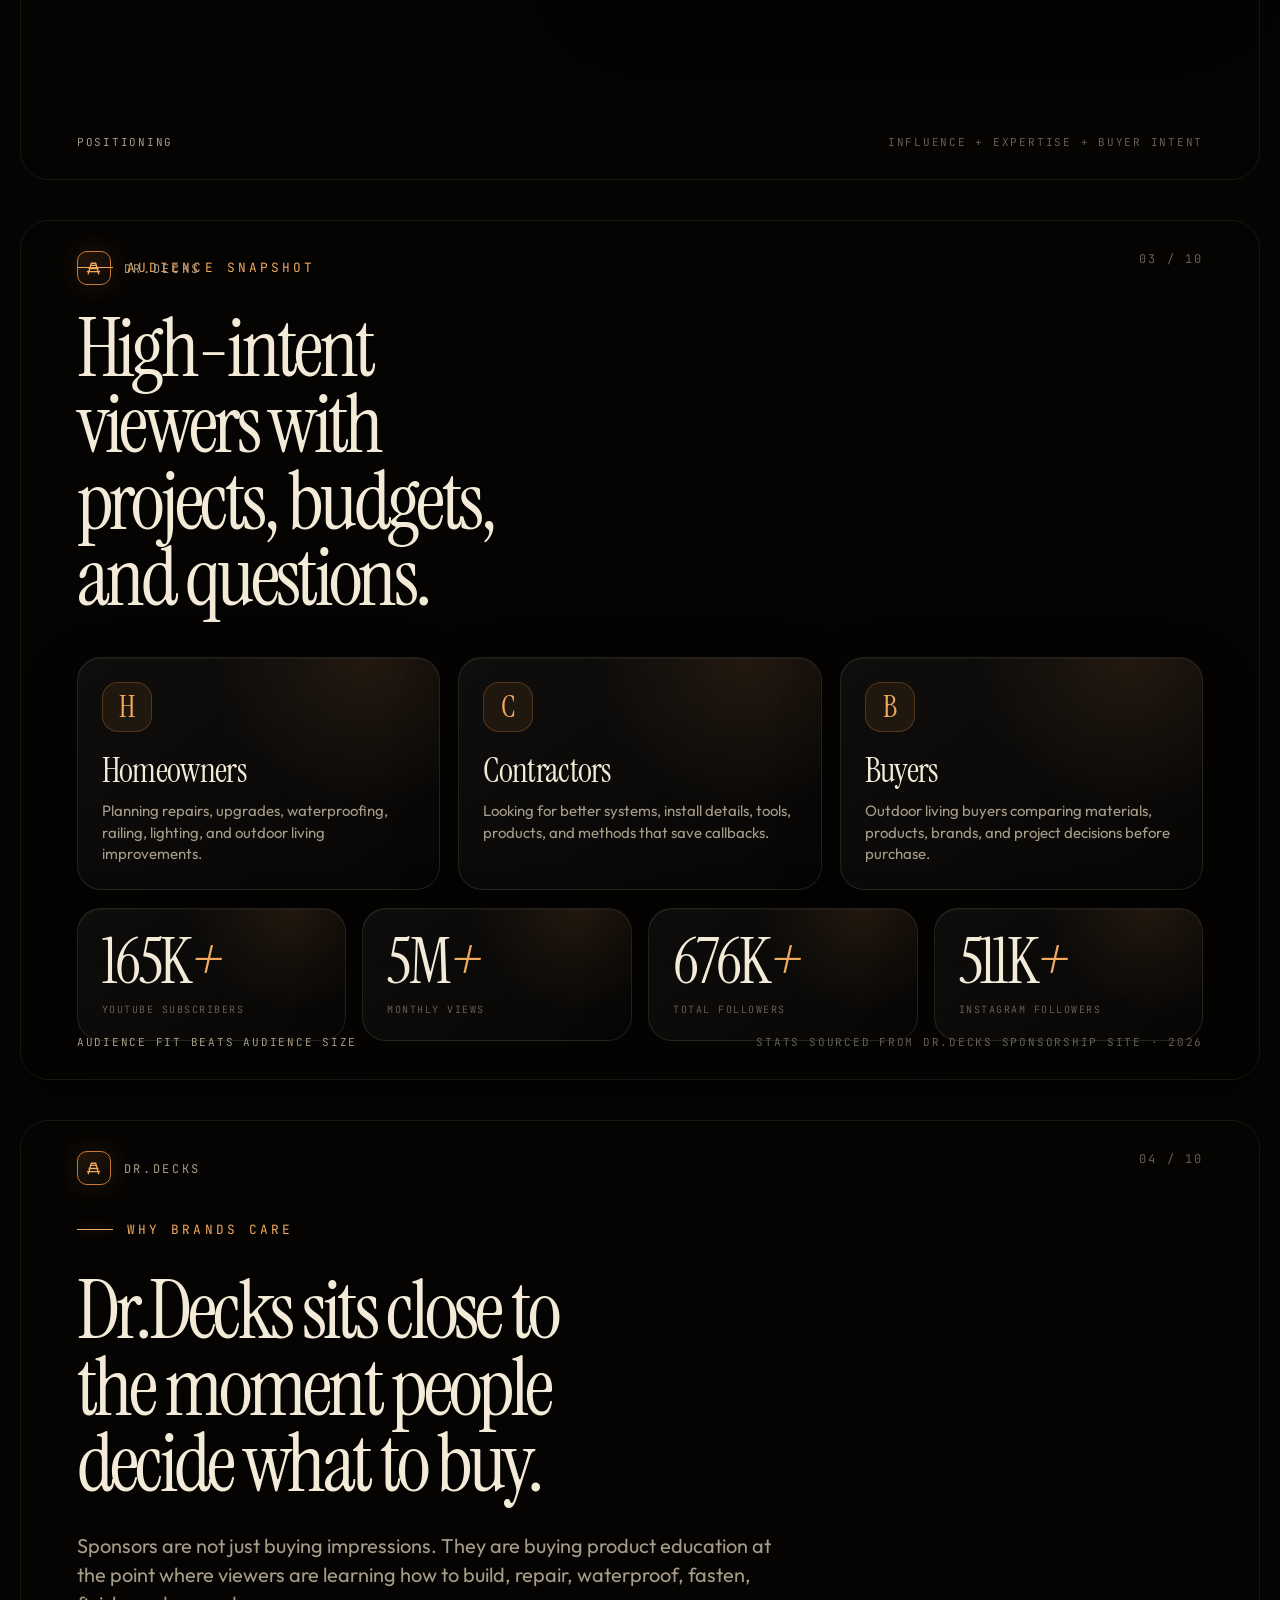
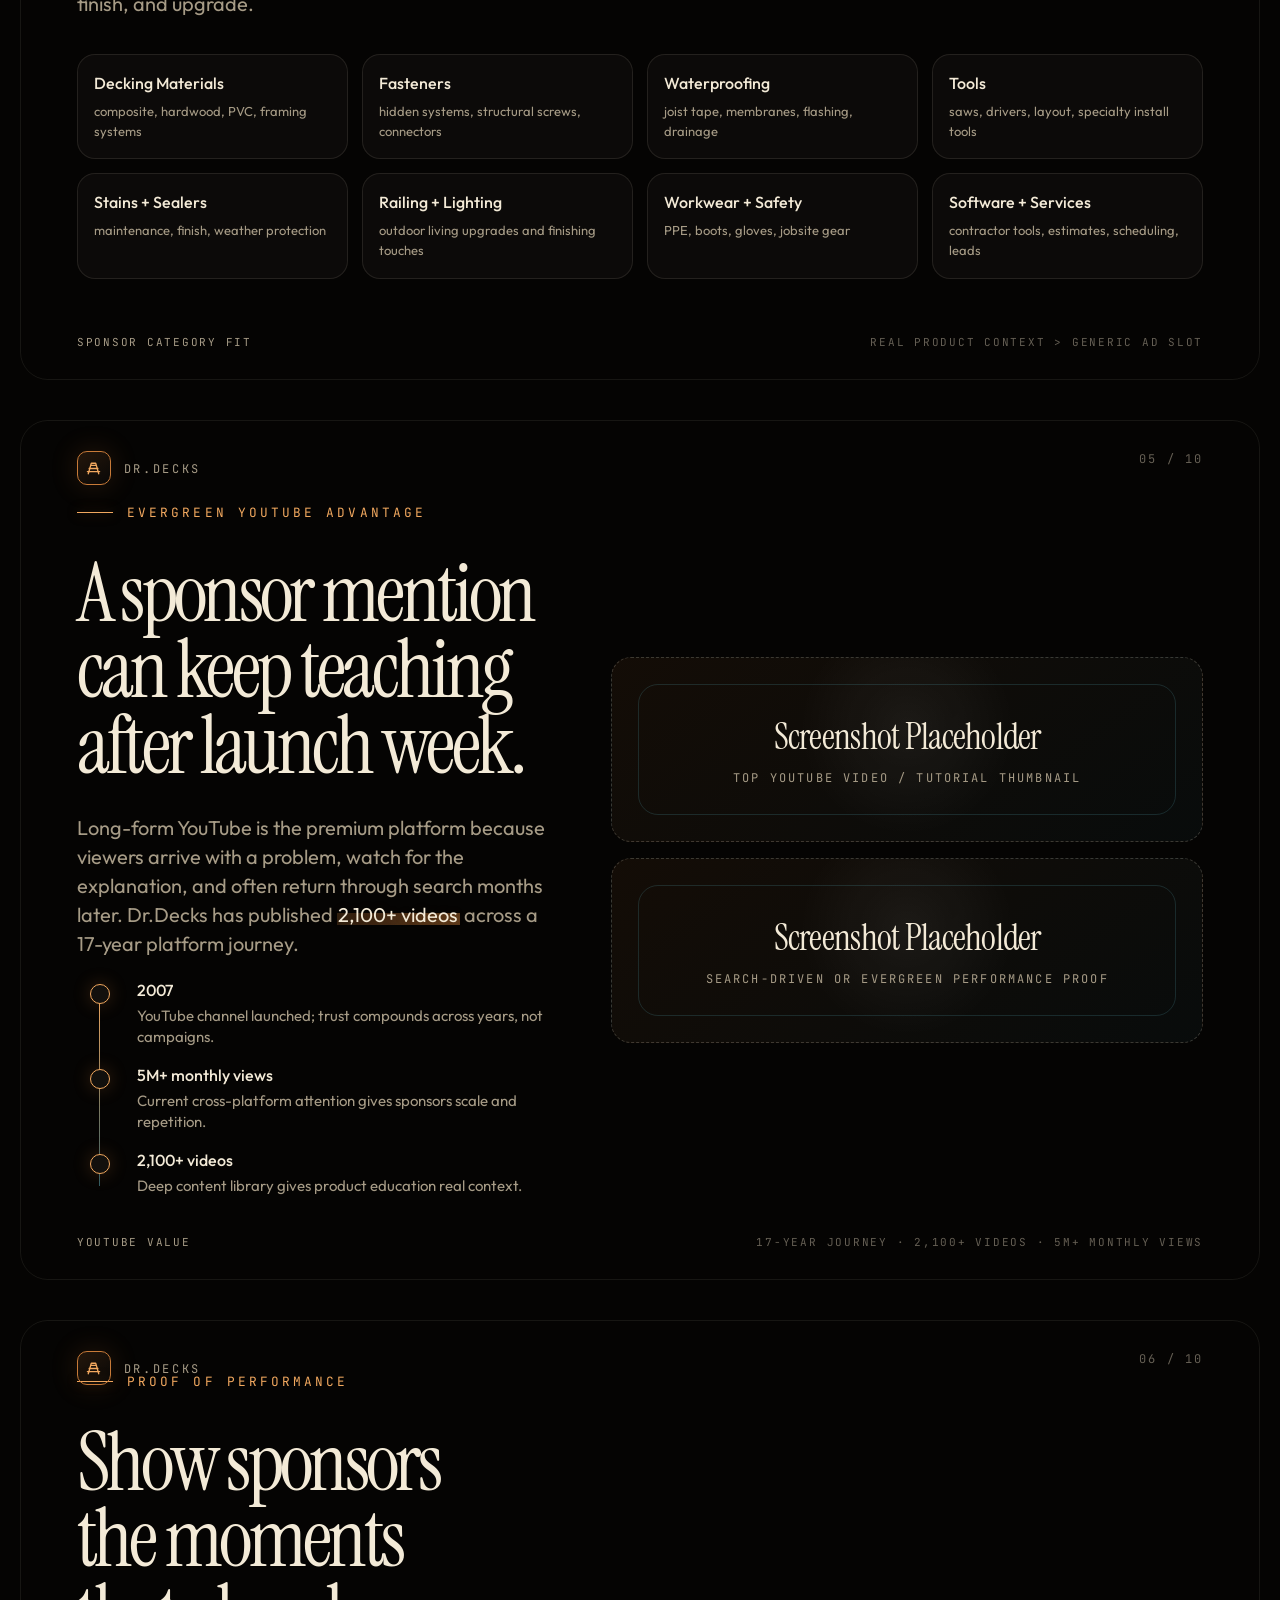
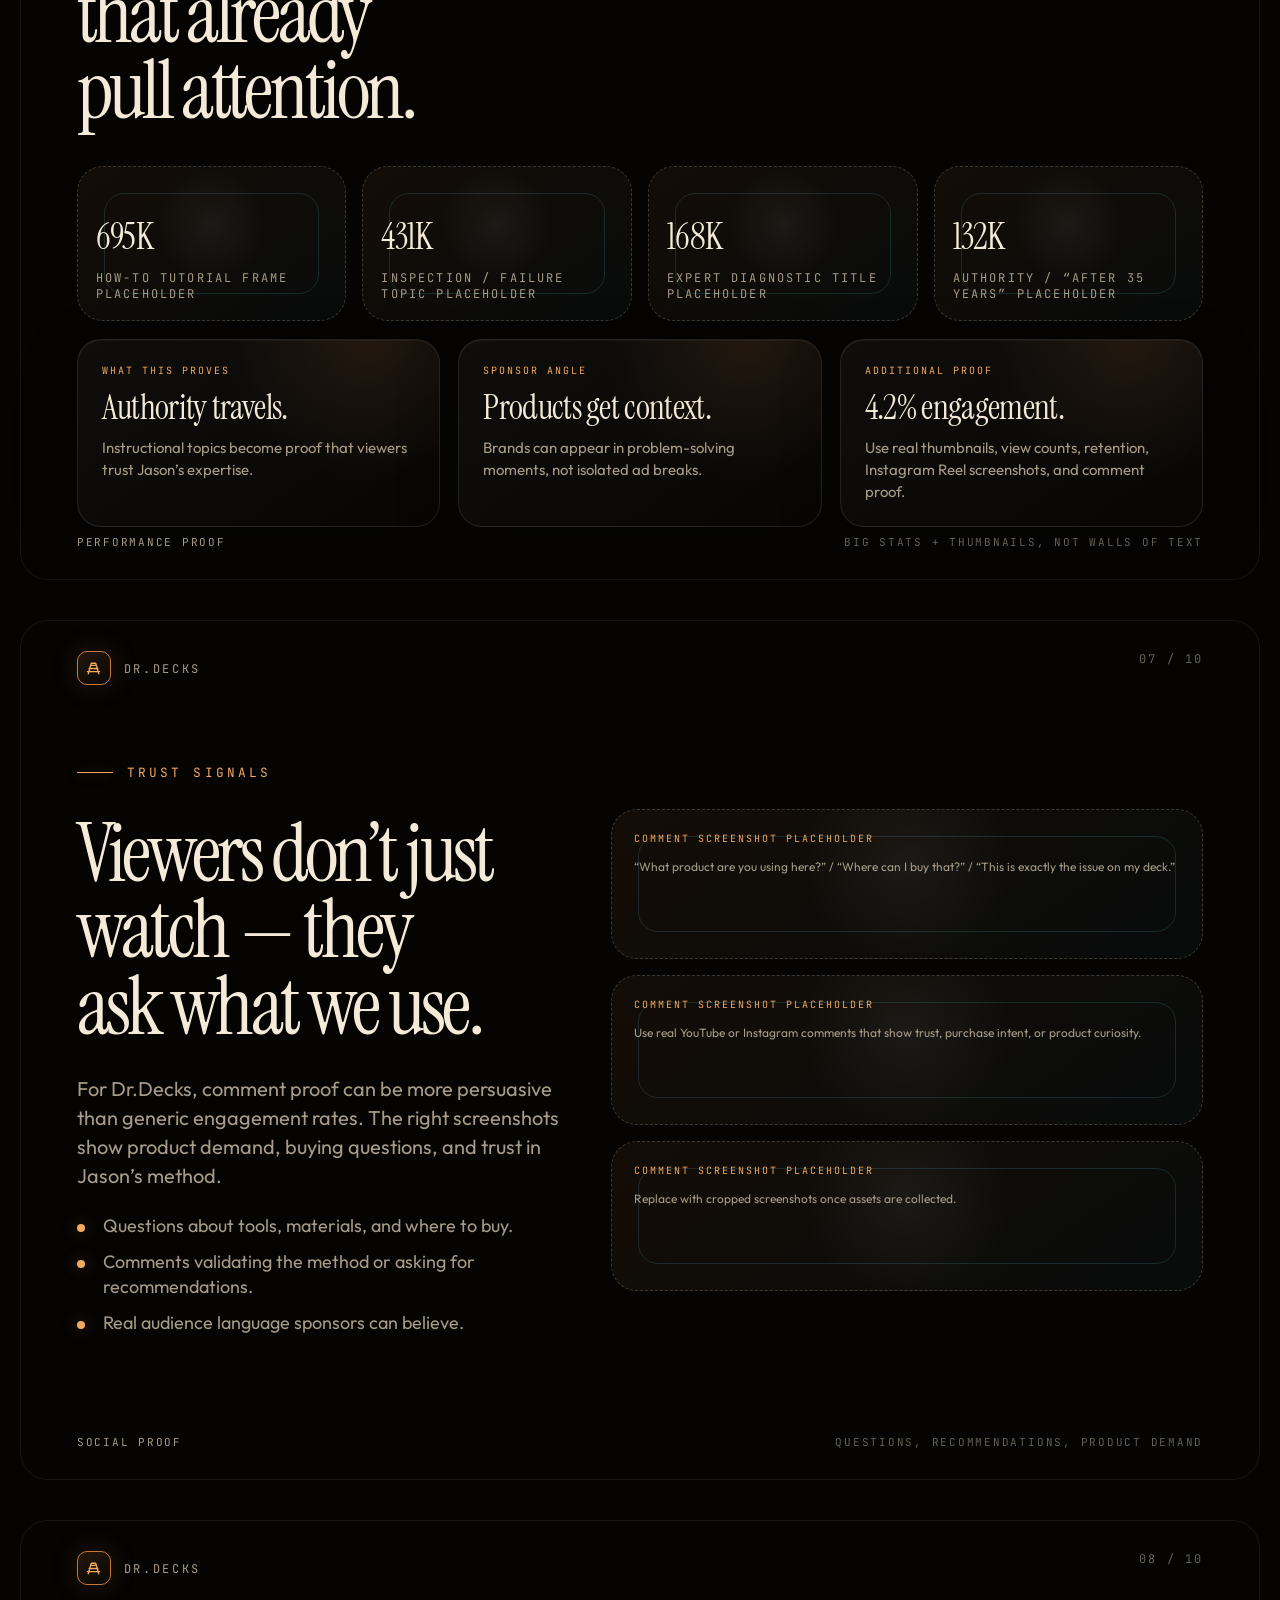
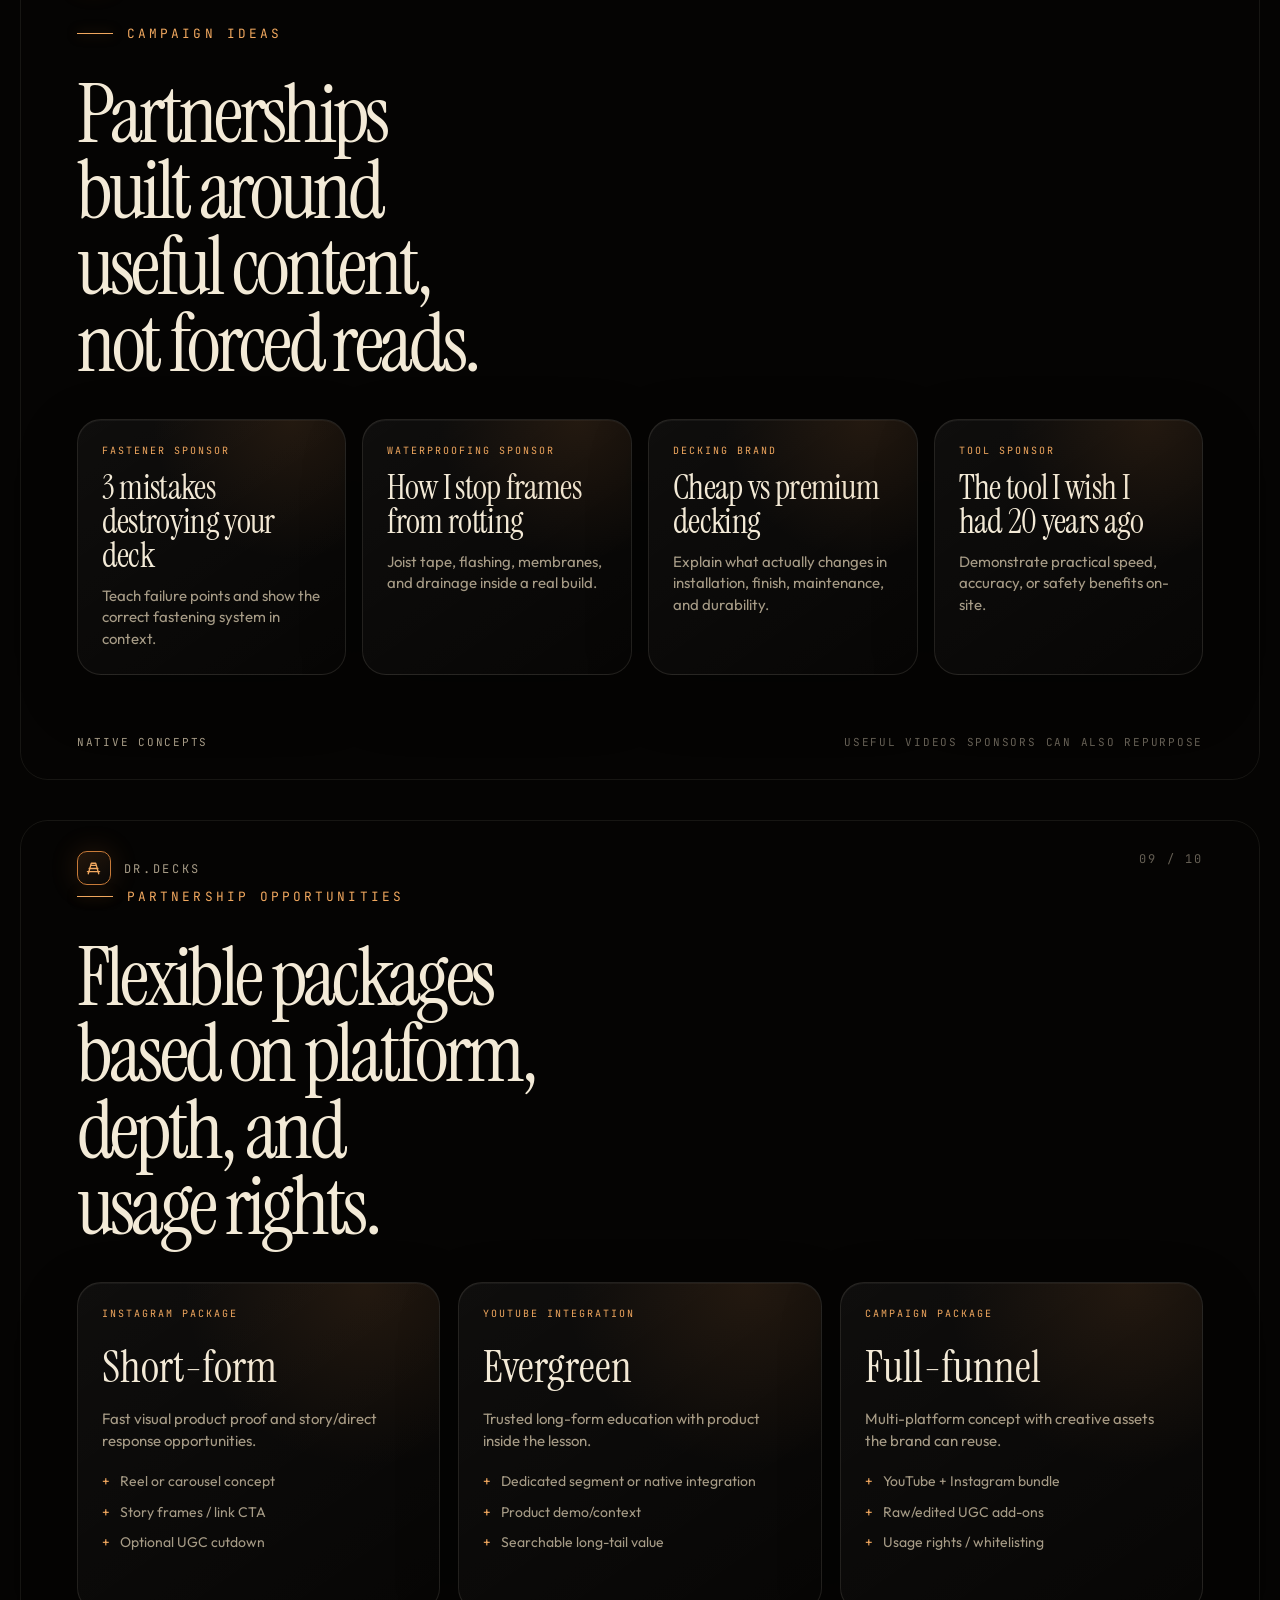
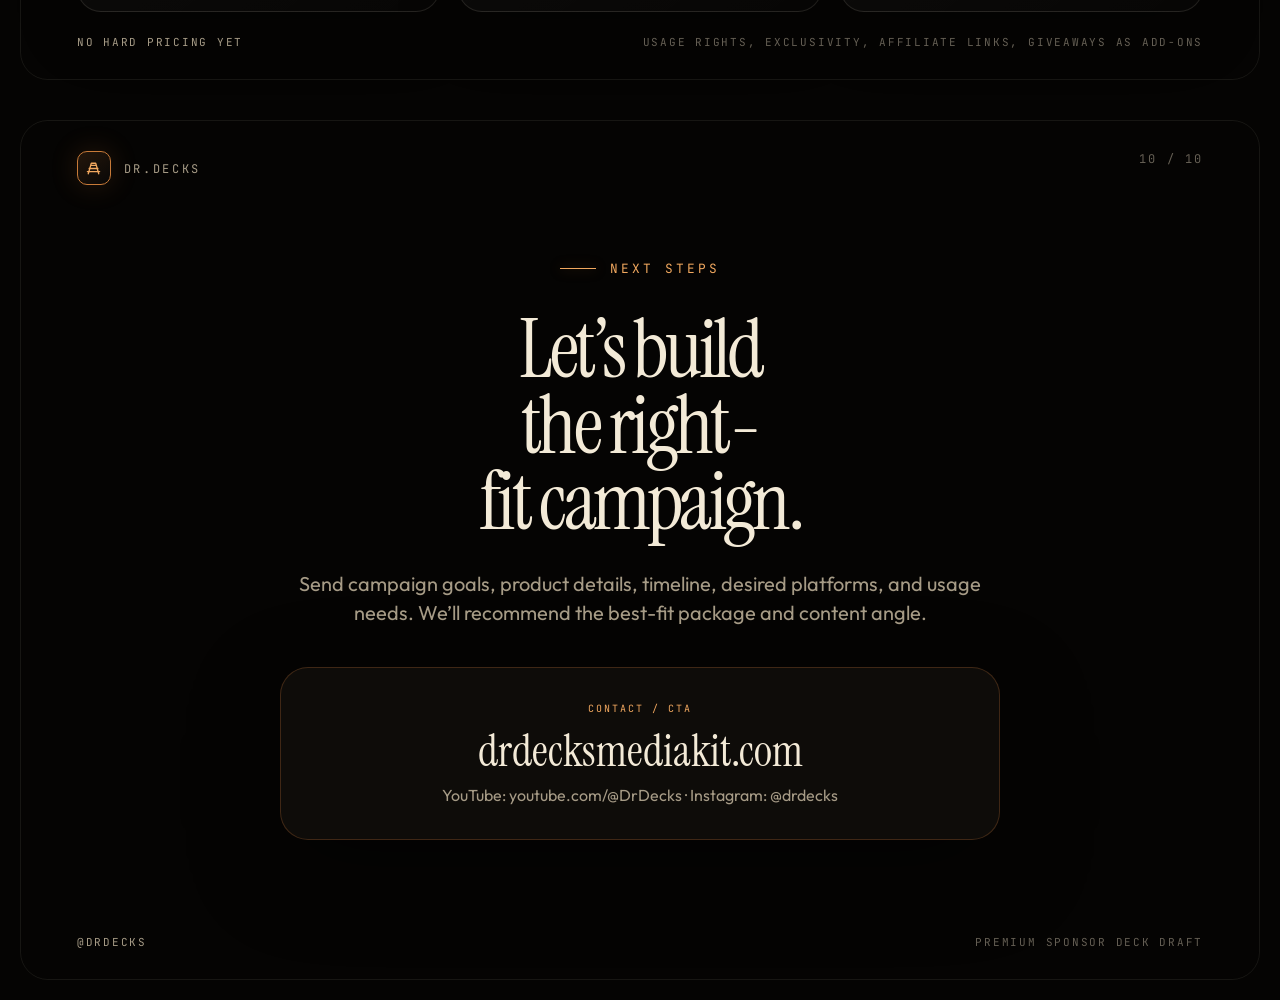
==== commit 43ca5a29: "Mobile optimize Dr.Decks media kit preview: drdecks-media-kit/slides.html" ====
--- a/drdecks-media-kit/slides.html
+++ b/drdecks-media-kit/slides.html
@@ -44,7 +44,27 @@
 .timeline{position:relative;display:grid;gap:18px;margin-top:22px}.timeline:before{content:"";position:absolute;left:22px;top:10px;bottom:10px;width:1px;background:linear-gradient(var(--cedar2),rgba(102,198,216,.45))}.step{position:relative;padding-left:60px}.step:before{content:"";position:absolute;left:13px;top:4px;width:18px;height:18px;border-radius:50%;background:var(--panel);border:1px solid var(--cedar2);box-shadow:0 0 18px rgba(199,122,56,.28)}.step b{display:block;color:var(--paper);font-weight:500;margin-bottom:5px}.step span{color:var(--muted);font-size:15px;line-height:1.4}
 .package{min-height:330px}.package .price{font-family:var(--font-display);font-size:44px;color:var(--paper);margin:18px 0 12px}.package ul{list-style:none;display:grid;gap:10px;margin-top:20px}.package li{font-size:14px;color:var(--muted);padding-left:18px;position:relative}.package li:before{content:"+";position:absolute;left:0;color:var(--cedar2)}
 .contact-card{max-width:720px;margin:40px auto 0;padding:34px;border:1px solid rgba(199,122,56,.26);border-radius:28px;background:rgba(18,16,13,.72);box-shadow:0 28px 90px rgba(0,0,0,.4)}.contact-card .big{font-family:var(--font-display);font-size:44px;line-height:1;color:var(--paper)}
-@media(max-width:980px){.slide{grid-template-columns:1fr;padding:34px}.hero{min-height:430px;height:48vh}h1{font-size:72px}.footer{left:34px;right:34px}.brand-mark{left:34px}.slide:before{inset:12px}.grid-2,.grid-3,.grid-4,.category-grid{grid-template-columns:1fr}.slide{height:auto;min-height:100vh}.photo-ph{min-height:280px}}
+@media(max-width:980px){
+  html{scroll-snap-type:none;scroll-behavior:auto}
+  .slide{width:100%;height:auto;min-height:100svh;overflow:visible;padding:82px 24px 34px;display:block;grid-template-columns:1fr;gap:0;scroll-snap-align:none}
+  .slide:before{inset:10px;border-radius:22px}
+  .slide.full .inner,.slide.full .inner.grid-2,.slide.center .inner{height:auto;min-height:0;display:block;max-width:100%}
+  .brand-mark{left:24px;top:22px;font-size:10px;gap:9px;letter-spacing:.18em}.mark{width:28px;height:28px;flex-basis:28px;border-radius:8px}.mark svg{width:17px;height:17px}.slide-no{right:24px;top:28px;font-size:10px}
+  h1{font-size:clamp(50px,15vw,72px);max-width:9ch;line-height:.9}h2,.wide h2{font-size:clamp(36px,10.5vw,58px);max-width:10.8ch;line-height:.92}.kicker{font-size:10px;letter-spacing:.18em;gap:10px;margin-bottom:16px}.kicker:before{width:24px}.subtitle,.lead-copy{font-size:clamp(16px,4.6vw,20px);line-height:1.32;max-width:100%;margin-top:16px}.left{padding-top:0}
+  .proof-row{grid-template-columns:1fr;gap:7px;margin-top:18px}.proof-row .pill:nth-child(3){grid-column:auto;width:auto}.pill{white-space:normal;font-size:9px;line-height:1.25;padding:7px 10px}
+  .hero{min-height:0;height:46vh;max-height:390px;margin-top:24px;border-radius:22px}.deck-plane{width:440px;height:260px}.stat-card{left:18px;right:18px;bottom:18px;width:auto;padding:14px;border-radius:16px}.stat-card .big{font-size:30px}.stat-card p{font-size:12px}.top-label,.measure{font-size:8px}.measure.m1{right:18px;top:42px}.measure.m2{left:18px;bottom:145px}.measure.m3{right:20px;bottom:104px}
+  .grid-2,.slide.full .inner.grid-2{display:block}.grid-3,.grid-4,.category-grid{display:grid;grid-template-columns:1fr;gap:10px!important;margin-top:18px!important}.grid-4{grid-template-columns:repeat(2,minmax(0,1fr))}.category-grid{grid-template-columns:repeat(2,minmax(0,1fr))}
+  .card,.cat{padding:14px;border-radius:16px;min-height:0}.card h3{font-size:clamp(24px,7vw,30px)}.card p,.card li{font-size:13px;line-height:1.32}.big-num{font-size:clamp(38px,12vw,52px)}.fine{font-size:9px;line-height:1.25}.audience-card{min-height:0}.aud-icon{width:36px;height:36px;border-radius:12px;font-size:22px;margin-bottom:12px}.cat{min-height:0}.cat b{font-size:14px;margin-bottom:4px}.cat span{font-size:12px;line-height:1.25}
+  .photo-ph{min-height:180px;border-radius:18px}.photo-ph:before{inset:12px;border-radius:14px}.photo-real{height:34vh;min-height:190px;max-height:260px;margin-top:22px}.photo-ph.small{min-height:118px}.photo-ph.thumbnail{min-height:106px;padding:12px}.photo-ph b{font-size:26px}.photo-ph.comment{min-height:0;padding:14px}.stack{gap:10px;margin-top:18px}
+  .timeline{gap:12px;margin-top:16px}.timeline:before{left:14px}.step{padding-left:38px}.step:before{left:6px;width:16px;height:16px}.step span{font-size:13px;line-height:1.28}
+  .package{min-height:0}.package .price{font-size:34px;margin:10px 0 8px}.package ul{gap:6px;margin-top:12px}.contact-card{padding:20px;border-radius:20px;margin-top:24px}.contact-card .big{font-size:clamp(28px,8vw,36px);overflow-wrap:anywhere}
+  .footer{position:relative;left:auto;right:auto;bottom:auto;display:block;margin-top:24px;font-size:9px;line-height:1.45;letter-spacing:.12em}.footer span{display:block}.footer span+span{margin-top:4px}
+  section[data-title="Why Dr.Decks"] h2{font-size:clamp(34px,9.6vw,50px)}section[data-title="Why Dr.Decks"] .lead-copy{font-size:15px;line-height:1.3}section[data-title="Why Dr.Decks"] .bullets{gap:8px;margin-top:14px}section[data-title="Why Dr.Decks"] .bullets li{font-size:14px;line-height:1.25}
+  .bullets{gap:9px;margin-top:16px}.bullets li{font-size:15px;line-height:1.3;padding-left:20px}.bullets li:before{width:6px;height:6px}
+}
+@media(max-width:430px){
+  .slide{padding:76px 18px 30px}.brand-mark{left:18px}.slide-no{right:18px}.grid-4,.category-grid{grid-template-columns:1fr}.hero{height:40vh}.stat-card{left:12px;right:12px;bottom:12px;padding:12px}.stat-card .label{font-size:8px;margin-bottom:6px}.stat-card .big{font-size:26px}.stat-card p{font-size:11px}.measure{display:none}.photo-real{height:30vh;min-height:170px}.card,.cat{padding:12px}h2,.wide h2{font-size:clamp(32px,10vw,46px)}.lead-copy{font-size:15px}.grid-3{gap:8px!important}.package .price{font-size:30px}
+}
 @media print{@page{size:16in 9in;margin:0}html,body{overflow:visible!important}.slide{width:16in;height:9in;page-break-after:always;break-after:page}.slide:last-child{page-break-after:auto}}
 </style>
 </head>
